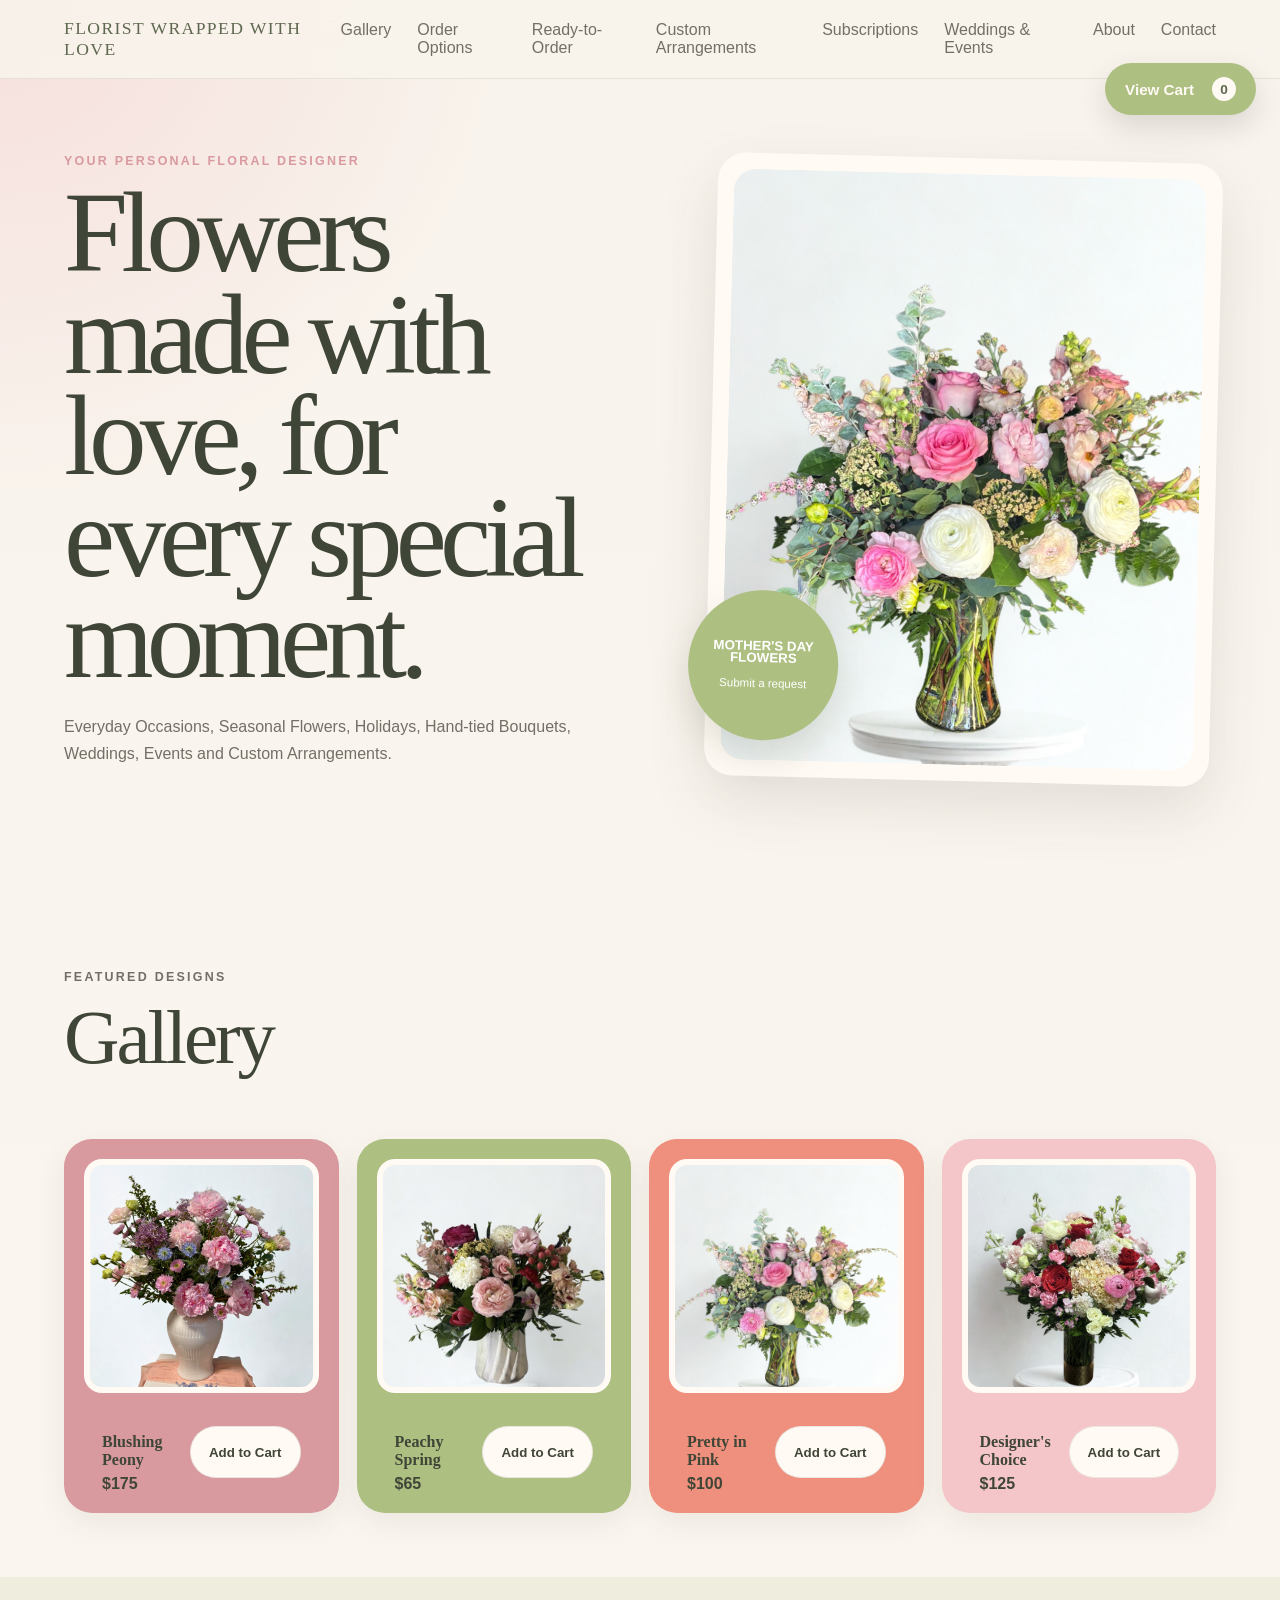
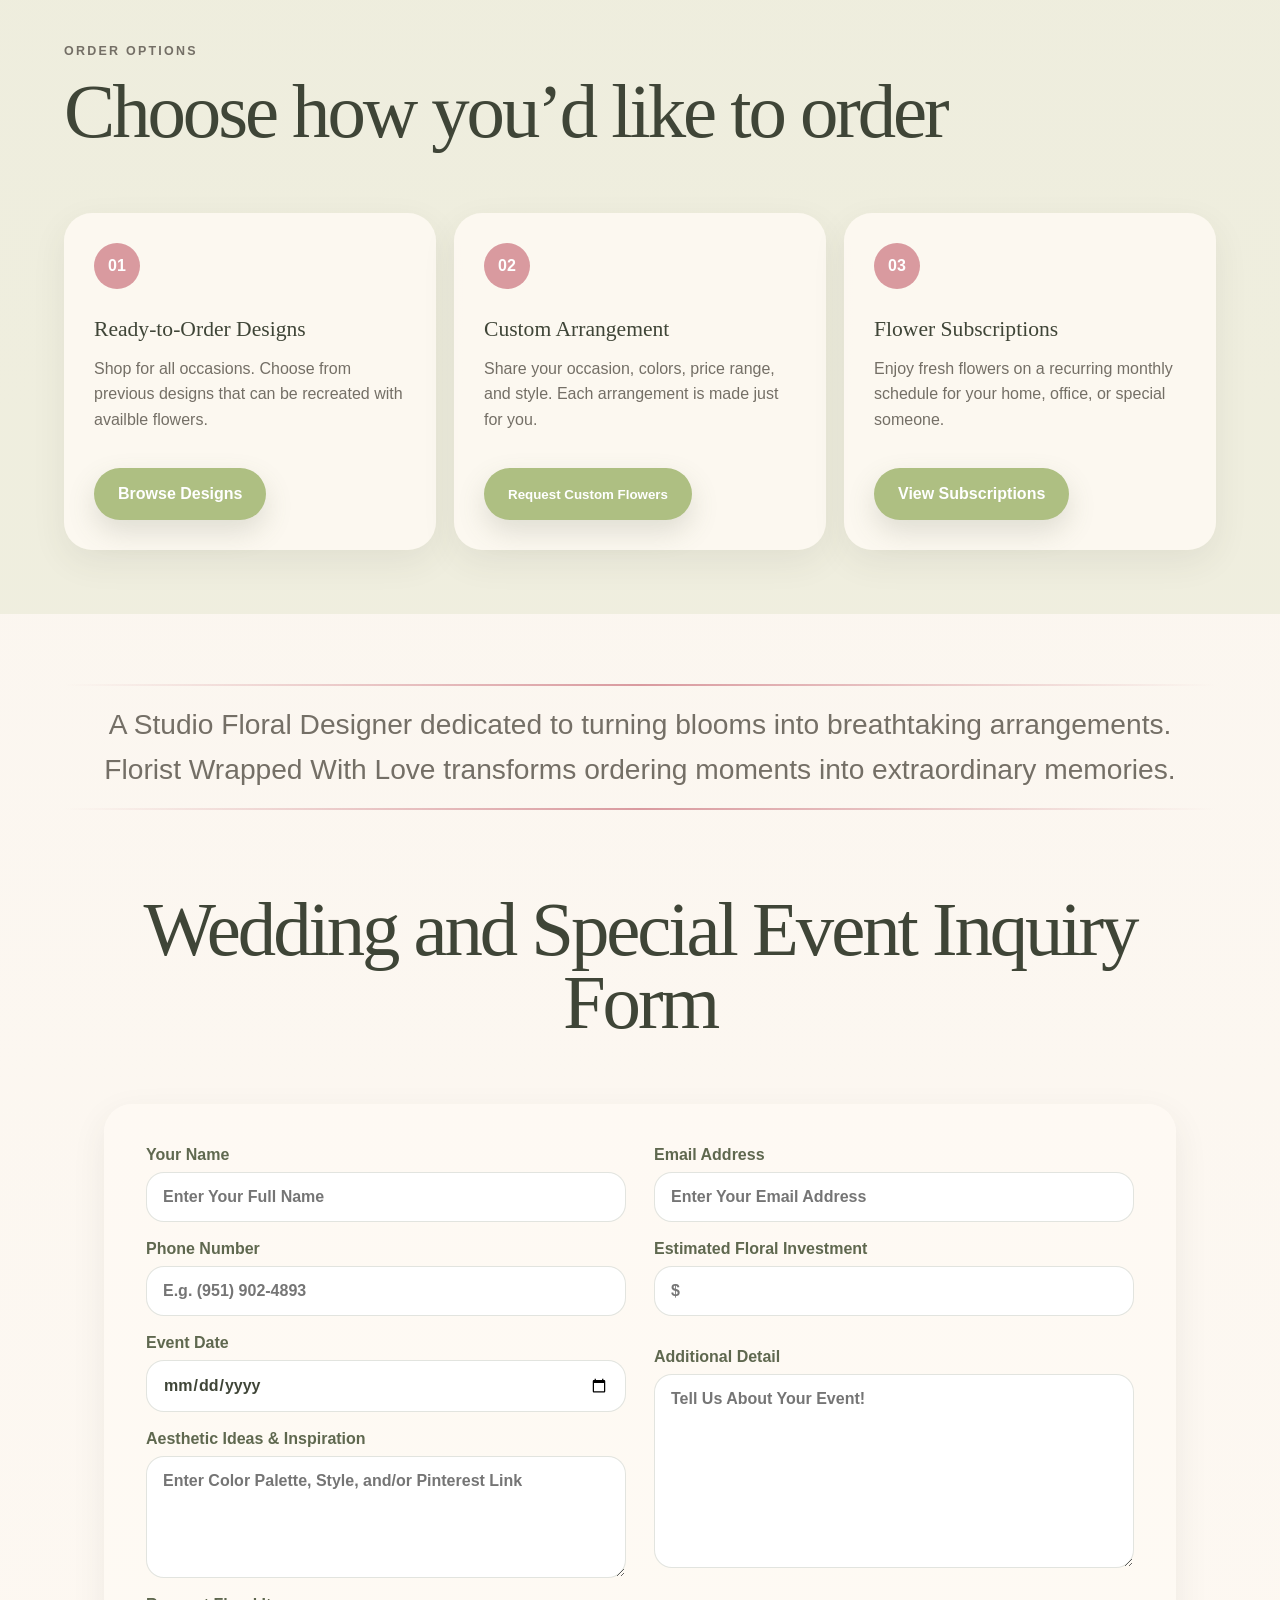
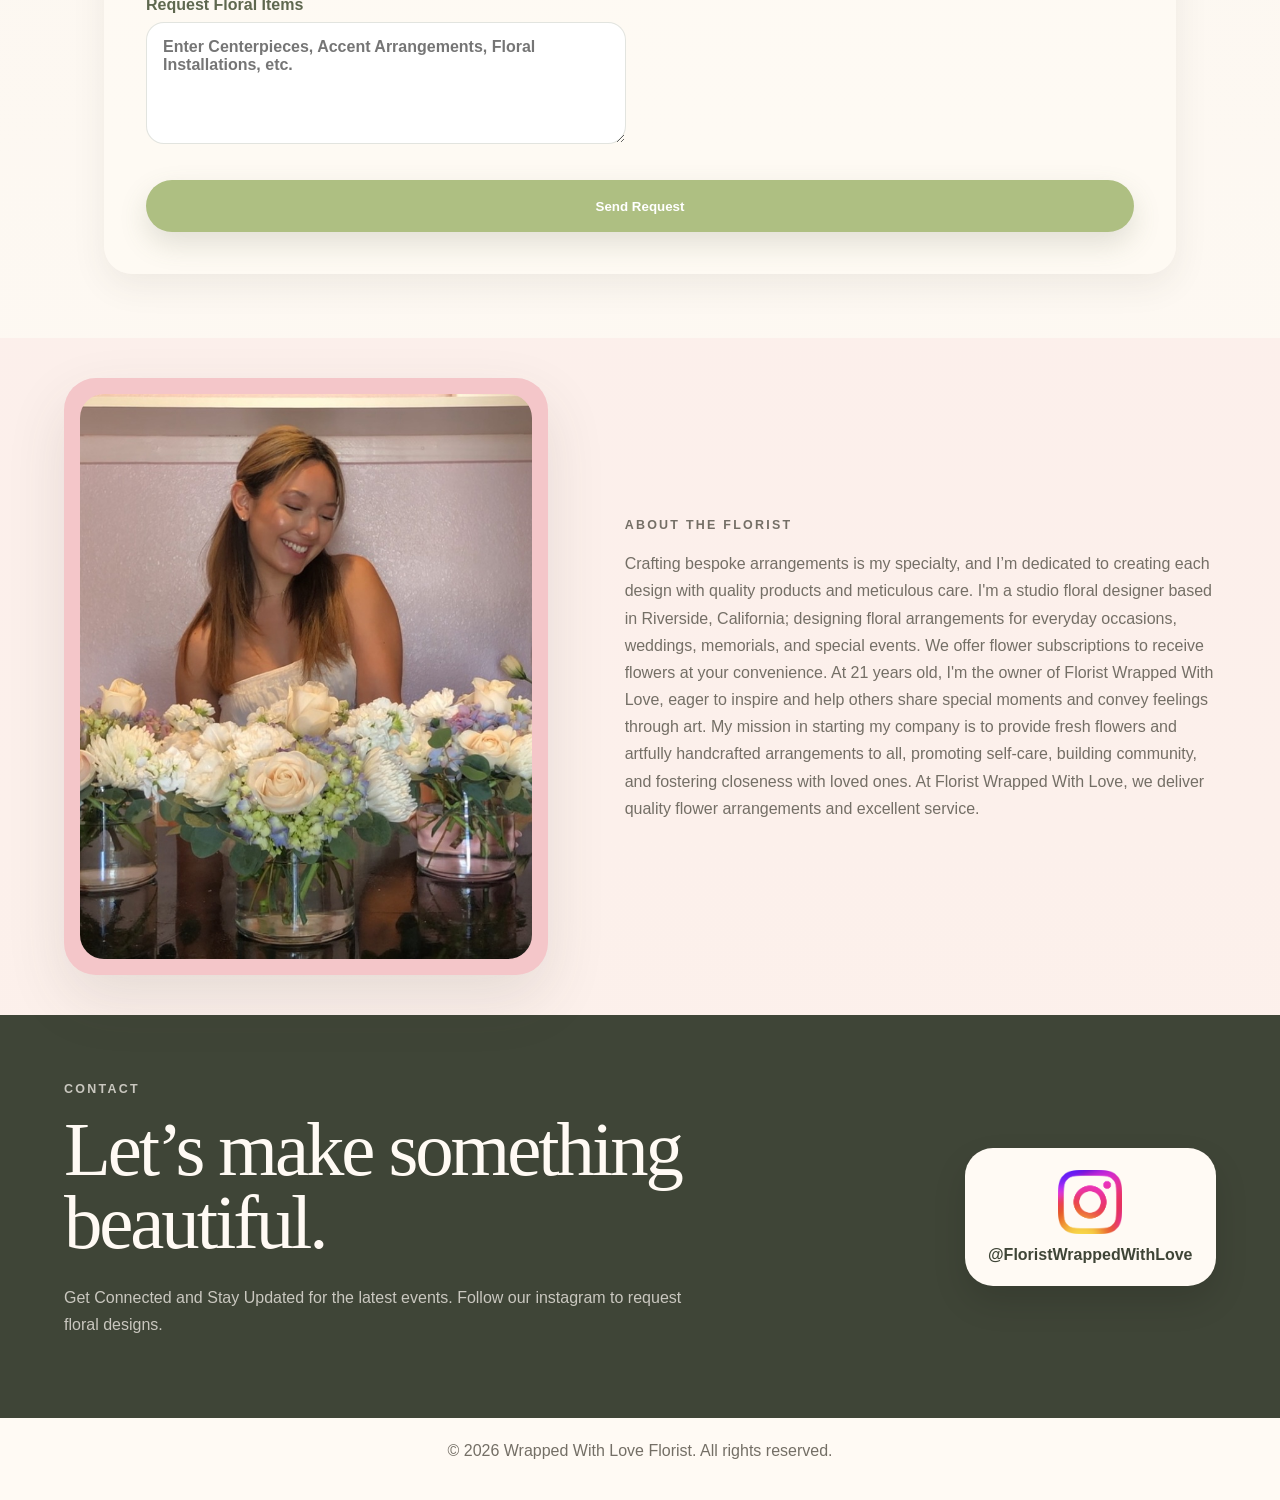
==== index.html @ aa5a7812 "V2.1 Added formspree" ====
<!DOCTYPE html>
<html lang="en">
<head>
  <meta charset="UTF-8" />
  <meta name="viewport" content="width=device-width, initial-scale=1.0" />
  <title>Florist Wrapped With Love</title>
  <meta name="description" content="Custom floral arrangements made to order for birthdays, prom, corsages, boutonnières, sympathy flowers, and special events." />
  <link rel="stylesheet" href="style.css" />
  <link rel="icon" href="data:image/svg+xml,<svg xmlns=%22http://www.w3.org/2000/svg%22 viewBox=%220 0 100 100%22><text y=%22.9em%22 font-size=%2290%22>🌸</text></svg>">
</head>
<body>
  <header class="site-header">
    <a href="#home" class="logo">Florist Wrapped With Love</a>

    <button class="nav-toggle" aria-label="Toggle navigation" aria-expanded="false">
      <span></span>
      <span></span>
      <span></span>
    </button>


<nav class="site-nav">
  <a href="index.html#gallery">Gallery</a>
    <a href="index.html#order-options">Order Options</a>
  <a href="shop.html">Ready-to-Order</a>
 <a href="#" class="custom-request-trigger">Custom Arrangements</a>
  <a href="subscriptions.html">Subscriptions</a>
  <a href="index.html#request">Weddings & Events</a>
  <a href="index.html#about">About</a>
  <a href="index.html#contact">Contact</a>
</nav>
    
  </header>

  <main>
    <section id="home" class="hero section">
      <div class="hero-content">
        <p class="eyebrow">Your Personal Floral Designer</p>
        <h1>Flowers made with love, for every special moment.</h1>
        <p class="hero-text">
          Everyday Occasions, Seasonal Flowers, Holidays, Hand-tied Bouquets, Weddings, Events and Custom Arrangements.
        </p>
  
      </div>

      <div class="hero-card">
        
        <div class="hero-slider" aria-label="Featured flower gallery">
  <img
    id="heroSliderImage"
    src="images/hero-bouquet-1.jpg"
    alt="Custom floral arrangement"
  />

  <button class="slider-zone slider-zone-left" type="button" aria-label="Previous image"></button>
  <button class="slider-zone slider-zone-right" type="button" aria-label="Next image"></button>
</div>


        <button type="button" class="hero-note custom-request-trigger">
  <span>Mother's Day Flowers</span>
  <small>Submit a request</small>
</button>
      </div>
    </section>

 
  <section id="gallery" class="section">
  <div class="section-heading">
    <p class="eyebrow">FEATURED DESIGNS</p>
    <h2>Gallery</h2>
  </div>

  <div class="gallery-grid">

    <article class="gallery-item">
      <img src="images/gallery-1.jpg" alt="Custom bouquet example" />

      <div class="gallery-item-content">
        <div class="gallery-item-text">
          <h4>Blushing Peony</h4>
          <p>$175</p>
        </div>

        <button
          class="btn btn-primary add-to-cart-button"
          data-name="Blushing Peony"
          data-price="$175"
          data-image="images/gallery-1.jpg"
        >
          Add to Cart
        </button>
      </div>
    </article>

    <article class="gallery-item">
      <img src="images/gallery-2.jpg" alt="Corsage example" />

      <div class="gallery-item-content">
        <div class="gallery-item-text">
          <h4>Peachy Spring</h4>
          <p>$65</p>
        </div>

        <button
          class="btn btn-primary add-to-cart-button"
          data-name="Peachy Spring"
          data-price="$65"
          data-image="images/gallery-2.jpg"
        >
          Add to Cart
        </button>
      </div>
    </article>

    <article class="gallery-item">
      <img src="images/gallery-3.jpg" alt="Boutonnière example" />

      <div class="gallery-item-content">
        <div class="gallery-item-text">
          <h4>Pretty in Pink</h4>
          <p>$100</p>
        </div>

        <button
          class="btn btn-primary add-to-cart-button"
          data-name="Pretty in Pink"
          data-price="$100"
          data-image="images/gallery-3.jpg"
        >
          Add to Cart
        </button>
      </div>
    </article>

    <article class="gallery-item">
      <img src="images/gallery-4.jpg" alt="Event flowers example" />

      <div class="gallery-item-content">
        <div class="gallery-item-text">
          <h4>Designer's Choice</h4>
          <p>$125</p>
        </div>

        <button
          class="btn btn-primary add-to-cart-button"
          data-name="Designer's Choice"
          data-price="$125"
          data-image="images/gallery-4.jpg"
        >
          Add to Cart
        </button>
      </div>
    </article>

  </div>
</section>  

    <section id="order-options" class="section soft-section">
  <div class="section-heading">
    <p class="eyebrow">Order options</p>
    <h2>Choose how you’d like to order</h2>
  </div>

  <div class="order-options">
    <article class="order-card">
      <span>01</span>
       <h3>Ready-to-Order Designs</h3>
      <p>
        Shop for all occasions. Choose from previous designs that can be recreated with availble flowers.
      </p>
<a href="shop.html" class="btn btn-primary">Browse Designs</a>
      
    </article>

    <article class="order-card">
      <span>02</span>
<h3>Custom Arrangement</h3>
      <p>
        Share your occasion, colors, price range, and style. Each arrangement is made just for you.
      </p>
<button type="button" class="btn btn-primary custom-request-trigger">
  Request Custom Flowers
</button>

     
    </article>

    <article class="order-card">
      <span>03</span>
      <h3>Flower Subscriptions</h3>
      <p>
        Enjoy fresh flowers on a recurring monthly schedule for your home, office, or special someone.
      </p>
<a href="subscriptions.html" class="btn btn-primary">View Subscriptions</a>

</article>
  </div>
</section>

   <section class="intro section">
      <p>
        A Studio Floral Designer dedicated to turning blooms into breathtaking arrangements. Florist Wrapped With Love transforms ordering moments into extraordinary memories.
      </p>
    </section>


    <section id="request" class="section request-section">
      <div class="section-heading">
        <h2>Wedding and Special Event Inquiry Form</h2>
      </div>

<form 
  class="request-form event-request-form" 
  action="https://formspree.io/f/mgodlnye" 
  method="POST"
  enctype="multipart/form-data"
>
  <div class="event-form-grid">
    <div class="form-column">
      <label>
        Your Name
        <input type="text" name="name" placeholder="Enter Your Full Name" required autocomplete="name" />
      </label>

      <label>
        Phone Number
        <input type="tel" name="phone" placeholder="E.g. (951) 902-4893" required autocomplete="tel" />
      </label>

      <label>
        Event Date
        <input type="date" name="event-date" required />
      </label>

      <label>
        Aesthetic Ideas & Inspiration
        <textarea name="aesthetic-ideas" rows="5" placeholder="Enter Color Palette, Style, and/or Pinterest Link"></textarea>
      </label>

      <label>
        Request Floral Items
        <textarea name="floral-items" rows="5" placeholder="Enter Centerpieces, Accent Arrangements, Floral Installations, etc."></textarea>
      </label>
    </div>

    <div class="form-column">
      <label>
        Email Address
        <input type="email" name="email" placeholder="Enter Your Email Address" required autocomplete="email" />
      </label>

      <label>
        Estimated Floral Investment
        <input type="text" name="estimated-investment" placeholder="$" />
      </label>
<!-- 
      <label>
        Upload Inspiration Photos

      
        <div class="file-upload-box">
          <input 
            type="file" 
            id="inspirationPhotos" 
            name="inspiration-photos" 
            accept="image/*" 
            multiple 
          />
          <span>Choose files to upload</span>
          <small>PNG, JPG, or WEBP. Multiple files allowed.</small>
        </div> 
      </label> -->

      <div id="fileList" class="file-list"></div>

      <label>
        Additional Detail
        <textarea name="additional-details" rows="9" placeholder="Tell Us About Your Event!"></textarea>
      </label>
    </div>
  </div>

  <input type="hidden" name="_subject" value="New Wedding/Event Floral Request 🌸">

  <button type="submit" class="btn btn-primary full-submit-button">Send Request</button>
</form>
    </section>

    <section id="about" class="section about-section">
  <div class="about-image">
    <img src="images/about-florist.jpg" alt="Florist holding a custom flower arrangement" />
  </div>

  <div class="about-content">
    <p class="eyebrow">About the florist</p>
    
    <p>
      Crafting bespoke arrangements is my specialty, and I’m dedicated to creating each design with quality products and meticulous care. I'm a studio floral designer based in Riverside, California; designing floral arrangements for everyday occasions, weddings, memorials, and special events. We offer flower subscriptions to receive flowers at your convenience. At 21 years old, I'm the owner of Florist Wrapped With Love, eager to inspire and help others share special moments and convey feelings through art. My mission in starting my company is to provide fresh flowers and artfully handcrafted arrangements to all, promoting self-care, building community, and fostering closeness with loved ones. At Florist Wrapped With Love, we deliver quality flower arrangements and excellent service.
    </p>
  </div>
</section>

    <section id="contact" class="section contact-section">
      <div>
        <p class="eyebrow">Contact</p>
        <h2>Let’s make something beautiful.</h2>
        <p>Get Connected and Stay Updated for the latest events. Follow our instagram to request floral designs.</p>
      </div>

  <a class="instagram-link" href="https://www.instagram.com/floristwrappedwithlove/" target="_blank" rel="noopener">
  <img src="images/insta.png" alt="Instagram" class="instagram-icon" />
  <span>@FloristWrappedWithLove</span>
</a>
    </section>
  </main>

  <footer class="site-footer">
    <p>© <span id="year"></span> Wrapped With Love Florist. All rights reserved.</p>
  </footer>

 

  <div id="successModal" class="modal">
  <div class="modal-content">
    <button class="modal-close" id="closeModal">&times;</button>

    <h3>Thank you for your request!</h3>
    <p>
      I will be in contact with you soon. Please look out for my email within the next 24 hours.
    </p>
  </div>
</div>

<div id="customModal" class="modal">
  <div class="modal-content custom-modal-content">
    <button class="modal-close" id="closeCustomModal">&times;</button>

    <h3>Request custom flowers</h3>

    <form 
      class="custom-request-form"
      action="https://formspree.io/f/mgodlnye"
      method="POST"
    >
      <div class="custom-form-grid">
        <div class="form-column">
          <label>
            Name
            <input type="text" name="name" placeholder="Enter Your Full Name" required autocomplete="name" />
          </label>

          <label>
            Instagram
            <input type="text" name="instagram" placeholder="@Username" />
            <small class="field-note">Optional</small>
          </label>

          <label>
            Delivery Location
            <input type="text" name="delivery-location" placeholder="City or address" />
          </label>

         
        </div>

        <div class="form-column">
          <label>
            Phone Number
            <input type="tel" name="phone" placeholder="E.g. (951) 902-4893" required autocomplete="tel" />
          </label>

          <label>
            Occasion
            <select name="occasion" required>
              <option value="">Select One</option>
              <option>Anniversary</option>
              <option>Birthday</option>
              <option>Sympathy</option>
              <option>Prom</option>
              <option>Holiday</option>
              <option>New Baby</option>
              <option>Other</option>
            </select>
          </label>

           <label>
            Colors, Style, Inspiration, etc.
            <textarea name="style-inspiration" rows="5" placeholder="Tell us the colors, style, or inspiration..."></textarea>
          </label>
        </div>

        <div class="form-column">
          <label>
            Email
            <input type="email" name="email" placeholder="Enter Your Email" required autocomplete="email" />
          </label>

          <label>
            Delivery Date
            <input type="date" name="delivery-date" required />
          </label>

          <label>
            Price Range
            <input type="text" name="price-range" placeholder="$" />
          </label>
        </div>
      </div>

      <input type="hidden" name="_subject" value="New Custom Flower Request 🌸">

      <button type="submit" class="btn btn-primary full-submit-button">
        Send Request
      </button>
    </form>
  </div>
</div>

<div id="cartModal" class="modal"> 
    <div class="modal-content cart-modal-content">
      <button class="modal-close" id="closeCartModal">&times;</button>

      <h3>Your Flower Cart</h3>

      <div id="cartItems" class="cart-items"></div>

      <form 
        class="cart-request-form"
        action="https://formspree.io/f/mgodlnye"
        method="POST"
      >
        <input type="hidden" name="cart-items" id="cartItemsInput" />
        <input type="hidden" name="_subject" value="New Ready-to-Order Cart Request 🌸">

        <div class="form-row">
          <label>
            Name
            <input type="text" name="name" placeholder="Your name" required autocomplete="name" />
          </label>

          <label>
            Phone, email, or Instagram
            <input type="text" name="contact" placeholder="Phone, email, or @username" required />
          </label>
        </div>

        <div class="form-row">
          <label>
            Date needed
            <input type="date" name="date-needed" required />
          </label>

          <label>
            Pickup or delivery
            <select name="delivery">
              <option>Pickup</option>
              <option>Delivery</option>
              <option>Not sure yet</option>
            </select>
          </label>
        </div>

        <label>
          Notes
          <textarea name="message" rows="4" placeholder="Any color changes, ribbon preference, delivery address, or details?"></textarea>
        </label>

        <p class="cart-note">
          Submitting this request does not confirm payment or availability. Wrapped With Love will contact you to finalize details.
        </p>

        <button type="submit" class="btn btn-primary full-submit-button">
          Send Order Request
        </button>
      </form>
    </div>
  </div>

<button class="floating-cart-button cart-open-button">
   View Cart
  <span id="cartCount">0</span>
</button>

 <script src="script.js"></script>
</body>
</html>
---- style.css ----
:root {
  --cream: #f8f3ec;
  --paper: #fffaf4;
  --sage: #aebf82;
  --sage-dark: #5f684f;
  --rose: #d99a9f;
  --blush: #f4c6c9;
  --coral: #ef8f7d;
  --ink: #3f4537;
  --muted: #746f66;
  --white: #ffffff;
  --shadow: 0 24px 60px rgba(63, 69, 55, 0.12);
  --radius: 28px;
}

* {
  box-sizing: border-box;
}

html {
  scroll-behavior: smooth;
}

body {
  margin: 0;
  font-family: Georgia, "Times New Roman", serif;
  color: var(--ink);
  background:
    radial-gradient(circle at top left, rgba(244, 198, 201, 0.45), transparent 32rem),
    linear-gradient(180deg, var(--cream), var(--paper));
}

img {
  width: 100%;
  display: block;
}

a {
  color: inherit;
  text-decoration: none;
}

.site-header {
  position: sticky;
  top: 0;
  z-index: 20;
  display: flex;
  align-items: center;
  justify-content: space-between;
  padding: 18px clamp(20px, 5vw, 70px);
  background: rgba(248, 243, 236, 0.9);
  backdrop-filter: blur(14px);
  border-bottom: 1px solid rgba(95, 104, 79, 0.12);
}

.logo {
  font-size: 1.1rem;
  letter-spacing: 0.08em;
  text-transform: uppercase;
  color: var(--sage-dark);
}

.site-nav {
  display: flex;
  gap: 26px;
  font-family: Arial, sans-serif;
  font-size: 1.0rem;
}

.site-nav a {
  color: var(--muted);
}

.site-nav a:hover {
  color: var(--ink);
}

.nav-toggle {
  display: none;
  width: 42px;
  height: 42px;
  border: 1px solid rgba(95, 104, 79, 0.2);
  border-radius: 50%;
  background: var(--paper);
}

.nav-toggle span {
  display: block;
  width: 18px;
  height: 2px;
  margin: 4px auto;
  background: var(--sage-dark);
}

.section {
  padding: clamp(64px, 0vw, 120px) clamp(20px, 5vw, 70px);
}

.hero {
  min-height: calc(100vh - 76px);
  display: grid;
  grid-template-columns: minmax(0, 1.05fr) minmax(280px, 0.95fr);
  align-items: center;
  gap: clamp(36px, 7vw, 90px);
  padding-top: 20px;
}

.eyebrow {
  margin: 0 0 14px;
  font-family: Arial, sans-serif;
  font-size: 0.78rem;
  font-weight: 700;
  letter-spacing: 0.18em;
  text-transform: uppercase;
  color: var(--rose);
}

h1,
h2,
h3,
p {
  margin-top: 0;
}

h1 {
  max-width: 760px;
  margin-bottom: 24px;
  font-size: clamp(3.2rem, 9vw, 7.8rem);
  line-height: 0.88;
  font-weight: 400;
  letter-spacing: -0.06em;
}

h2 {
  font-size: clamp(2.4rem, 6vw, 5rem);
  line-height: 0.95;
  font-weight: 400;
  letter-spacing: -0.04em;
}

h3 {
  font-size: 1.35rem;
  font-weight: 400;
}

.hero-text,
.section-heading p,
.intro p,
.contact-section p {
  max-width: 650px;
  font-family: Arial, sans-serif;
  color: var(--muted);
  line-height: 1.7;
  
}

.hero-actions {
  display: flex;
  flex-wrap: wrap;
  gap: 14px;
  margin-top: 34px;
}

.btn {
  display: inline-flex;
  align-items: center;
  justify-content: center;
  min-height: 52px;
  padding: 0 24px;
  border: 0;
  border-radius: 999px;
  font-family: Arial, sans-serif;
  font-weight: 700;
  cursor: pointer;
  transition: transform 180ms ease, box-shadow 180ms ease;
}

.btn:hover {
  transform: translateY(-2px);
}

.btn-primary {
  background: var(--sage);
  color: var(--white);
  box-shadow: 0 12px 28px rgba(95, 104, 79, 0.18);
}

.btn-secondary {
  background: var(--white);
  color: var(--sage-dark);
  border: 1px solid rgba(95, 104, 79, 0.16);
}

.hero-card {
  position: relative;
  border-radius: var(--radius);
  padding: 16px;
  background: var(--paper);
  box-shadow: var(--shadow);
  transform: rotate(1.4deg);
}

.hero-card img {
  aspect-ratio: 4 / 5;
  object-fit: cover;
  border-radius: 22px;
  background: var(--blush);
}

.hero-note {
  position: absolute;
  left: -18px;
  bottom: 42px;
  width: 150px;
  height: 150px;
  padding: 18px;
  border-radius: 50%;
  background: var(--sage);
  color: var(--white);
  box-shadow: 0 16px 34px rgba(95, 104, 79, 0.18);
  transform: translateY(6px);

  display: flex;
  flex-direction: column;
  align-items: center;
  justify-content: center;
  gap: 8px;
  text-align: center;
}

.hero-note span {
  font-size: auto;
  line-height: 0.9;
  text-transform: uppercase;
  margin-right: auto;
  margin-left: auto;
  text-align: center;
  margin-bottom: 4px;
  font-weight: bold;
}

.hero-note small {
  max-width: 95px;
  font-family: Arial, sans-serif;
  font-size: 0.72rem;
  line-height: 1.25;
}

.intro {
    padding: 20px clamp(20px, 5vw, 70px);
  text-align: center;
  position: relative;
}

.contact-section h2 {
  margin-bottom: 24px;
}

.intro p {
  max-width: 1100px;
  margin: 0 auto;

  font-size: clamp(1.3rem, 2.2vw, 2rem);
  line-height: 1.6;

  padding: 0;
  background: none;
  box-shadow: none;
  border-radius: 0;

  position: relative;
}

.intro::before {
  content: "";
  display: block;
  width: 100%;
  height: 2px;
    margin: 50px auto 16px;

  
  background: linear-gradient(
    to right,
    transparent,
    var(--rose),
    transparent
  );
}

.intro::after {
  content: "";
  display: block;
  width: 100%;
  height: 2px;
  margin: 16px auto 0;
  background: linear-gradient(
    to right,
    transparent,
    var(--rose),
    transparent
  );
}



.section-heading {
  margin-bottom: 34px;
}

.gallery-grid {
  display: grid;
  grid-template-columns: repeat(4, 1fr);
  gap: 18px;
}

.gallery-item {
  padding: 20px;
  border-radius: 28px;
  box-shadow: 0 10px 30px rgba(63, 69, 55, 0.08);
}

.gallery-item:nth-child(1) {
  background: var(--rose);
}

.gallery-item:nth-child(2) {
  background: var(--sage);
}

.gallery-item:nth-child(3) {
  background: var(--coral);
}

.gallery-item:nth-child(4) {
  background: var(--blush);
}

.gallery-item img {
  aspect-ratio: 1;
  object-fit: cover;
  border-radius: 18px;
  background: var(--paper);
}

.gallery-item img {
  padding: 6px;
  background: var(--paper);
}

.gallery-item p {
  margin: 14px 6px 6px;
  font-family: Arial, sans-serif;
  font-weight: 600;
  font-size: 1rem;
  color: var(--ink);
}

.soft-section {
  background: rgba(174, 191, 130, 0.16);
}

.steps {
  display: grid;
  grid-template-columns: repeat(4, 1fr);
  gap: 18px;
}

.steps article,
.request-form {
  border-radius: var(--radius);
  background: rgba(255, 250, 244, 0.82);
  box-shadow: 0 12px 34px rgba(63, 69, 55, 0.08);
}

.steps article {
  padding: 28px;
}

.steps span {
  display: inline-grid;
  place-items: center;
  width: 46px;
  height: 46px;
  margin-bottom: 28px;
  border-radius: 50%;
  background: var(--rose);
  color: var(--white);
  font-family: Arial, sans-serif;
  font-weight: 700;
}

.steps p {
  font-family: Arial, sans-serif;
  color: var(--muted);
  line-height: 1.6;
}

.request-section {
  max-width: 1200px;
  margin: 0 auto;
}

.request-form {
  padding: clamp(22px, 4vw, 42px);
}

.request-section h2 {
  text-align: center;
}

.form-row {
  display: grid;
  grid-template-columns: 1fr 1fr;
  gap: 18px;
}

label {
  display: grid;
  gap: 8px;
  margin-bottom: 18px;
  font-family: Arial, sans-serif;
  font-weight: 700;
  color: var(--sage-dark);
}

input,
select,
textarea {
  width: 100%;
  border: 1px solid rgba(95, 104, 79, 0.18);
  border-radius: 18px;
  padding: 15px 16px;
  font: inherit;
  background: var(--white);
  color: var(--ink);
}

textarea {
  resize: vertical;
}

.form-note {
  margin: 16px 0 0;
  font-family: Arial, sans-serif;
  color: var(--muted);
  font-size: 0.92rem;
}

.contact-section {
  display: flex;
  align-items: center;
  justify-content: space-between;
  gap: 28px;
  background: var(--ink);
  color: var(--paper);
}

.contact-section p {
  color: rgba(255, 250, 244, 0.72);
}

.instagram-link {
  display: flex;
  flex-direction: column;
  align-items: center;
  justify-content: center;

  min-width: 220px;
  min-height: 120px;
  padding: 22px 26px;

  border-radius: 28px;
  background: var(--paper);
  color: var(--ink);

  font-family: Arial, sans-serif;
  font-weight: 700;
  text-align: center;

  box-shadow: 0 16px 34px rgba(0, 0, 0, 0.12);
}

.instagram-icon {
width: 64px;
height: 64px;
  object-fit: contain;
  margin-bottom: 12px;
}

.event-request-form {
  width: 100%;
}

.event-form-grid {
  display: grid;
  grid-template-columns: 1fr 1fr;
  gap: 28px;
}

.form-column {
  display: grid;
  align-content: start;
}

.file-upload-box {
  position: relative;
  display: grid;
  place-items: center;
  gap: 8px;
  min-height: 150px;
  padding: 22px;
  border: 2px dashed rgba(95, 104, 79, 0.28);
  border-radius: 22px;
  background: rgba(255, 255, 255, 0.7);
  text-align: center;
  cursor: pointer;
}

.file-upload-box input {
  position: absolute;
  inset: 0;
  opacity: 0;
  cursor: pointer;
}

.file-upload-box span {
  font-family: Arial, sans-serif;
  font-weight: 700;
  color: var(--sage-dark);
}

.file-upload-box small {
  font-family: Arial, sans-serif;
  color: var(--muted);
}

.file-list {
  display: grid;
  gap: 8px;
  margin: -4px 0 18px;
}

.file-item {
  display: flex;
  align-items: center;
  justify-content: space-between;
  gap: 12px;
  padding: 10px 12px;
  border-radius: 14px;
  background: rgba(174, 191, 130, 0.16);
  font-family: Arial, sans-serif;
  color: var(--muted);
}

.file-item button {
  border: 0;
  background: transparent;
  color: var(--rose);
  font-weight: 700;
  cursor: pointer;
}

.full-submit-button {
  width: 100%;
  margin-top: 18px;
}

@media (max-width: 900px) {
  .event-form-grid {
    grid-template-columns: 1fr;
  }
}



.file-item {
  display: grid;
  grid-template-columns: 72px 1fr auto;
  align-items: center;
  gap: 14px;

  padding: 12px;
  border-radius: 18px;

  background: rgba(174, 191, 130, 0.14);
}

.file-preview {
  width: 72px;
  height: 72px;

  object-fit: cover;
  border-radius: 14px;

  transition: transform 0.25s ease;
  cursor: pointer;
}

.file-preview:hover {
  transform: scale(1.9);
  z-index: 5;
}

.site-footer {
  padding: 24px;
  text-align: center;
  font-family: Arial, sans-serif;
  color: var(--muted);
  background: var(--paper);
}

.hero-slider {
  position: relative;
  overflow: hidden;
  border-radius: 22px;
}

.hero-slider img {
  aspect-ratio: 4 / 5;
  object-fit: cover;
  border-radius: 22px;
  background: var(--blush);
  transition: opacity 250ms ease;
}

.hero-slider img.is-fading {
  opacity: 0;
}

.slider-zone {
  position: absolute;
  top: 0;
  bottom: 0;
  width: 50%;
  border: 0;
  background: transparent;
  cursor: pointer;
}

.slider-zone-left {
  left: 0;
}

.slider-zone-right {
  right: 0;
}

.modal {
  position: fixed;
  inset: 0;
  display: none;
  align-items: center;
  justify-content: center;
  background: rgba(0, 0, 0, 0.3);
  z-index: 100;
}

.modal.is-open {
  display: flex;
}

.modal-content {
  position: relative;
  max-width: 420px;
  width: 90%;
  padding: 32px;
  border-radius: 24px;
  background: var(--paper);
  box-shadow: 0 20px 60px rgba(0,0,0,0.15);
  text-align: center;
}

.modal-content h3 {
  margin-bottom: 12px;
  font-size: 1.6rem;
}

.modal-content p {
  font-family: Arial, sans-serif;
  color: var(--muted);
  line-height: 1.6;
}

.modal-close {
  position: absolute;
  top: 12px;
  right: 14px;
  border: none;
  background: transparent;
  font-size: 1.5rem;
  cursor: pointer;
  color: var(--muted);
}

@media (max-width: 900px) {
  .hero,
  .gallery-grid,
  .steps,
  .form-row,
  .contact-section {
    grid-template-columns: 1fr;
  }

  .order-options {
  grid-template-columns: 1fr;
}

  .gallery-grid,
  .steps {
    display: grid;
  }

  .contact-section {
    display: grid;
  }

  .nav-toggle {
    display: block;
  }

  .site-nav {
    position: absolute;
    top: 76px;
    left: 20px;
    right: 20px;
    display: none;
    flex-direction: column;
    padding: 20px;
    border-radius: 22px;
    background: var(--paper);
    box-shadow: var(--shadow);
  }

  .site-nav.is-open {
    display: flex;
  }

  h1 {
    font-size: clamp(3.1rem, 16vw, 5.5rem);
  }

  .hero-card {
    transform: none;
  }

.hero-note {
  display: flex;
  flex-direction: column;
  align-items: center;
  justify-content: center;
  text-align: center;

  padding: 20px 16px;
}

.hero-note span {
  max-width: 80px;
  font-size: 1.05rem;
}

.hero-note small {
  max-width: 80px;
  font-size: 0.65rem;
}
}

.about-section {
  display: grid;
  grid-template-columns: 0.9fr 1.1fr;
  align-items: center;
  gap: clamp(30px, 6vw, 80px);
  background: rgba(244, 198, 201, 0.18);
}

.about-image {
  padding: 16px;
  border-radius: 32px;
  background: var(--blush);
  box-shadow: var(--shadow);
}

.about-image img {
  aspect-ratio: 4 / 5;
  object-fit: cover;
  border-radius: 24px;
}

.about-content {
  max-width: 650px;
}

.about-content p {
  font-family: Arial, sans-serif;
  color: var(--muted);
  line-height: 1.7;
}

.about-content h2 {
  margin-bottom: 22px;
}

@media (max-width: 900px) {
  .about-section {
    grid-template-columns: 1fr;
  }
}

.about-section {
  padding-top: 40px;
  padding-bottom: 40px;
}

.order-options {
  display: grid;
  grid-template-columns: repeat(3, 1fr);
  gap: 18px;
}

.order-card {
  display: flex;
  flex-direction: column;
  align-items: flex-start;
  padding: 30px;
  border-radius: var(--radius);
  background: rgba(255, 250, 244, 0.82);
  box-shadow: 0 12px 34px rgba(63, 69, 55, 0.08);
}

.order-card span {
  display: inline-grid;
  place-items: center;
  width: 46px;
  height: 46px;
  margin-bottom: 28px;
  border-radius: 50%;
  background: var(--rose);
  color: var(--white);
  font-family: Arial, sans-serif;
  font-weight: 700;
}

.order-card h3 {
  margin-bottom: 14px;
}

.order-card p {
  flex: 1;
  font-family: Arial, sans-serif;
  color: var(--muted);
  line-height: 1.6;
}

.order-card .btn {
  margin-top: 20px;
}

.subscription-hero {
  min-height: auto;
  display: flex;
  align-items: center;
    padding-top: 40px;
  padding-bottom: 40px;
  background:
    radial-gradient(circle at top right, rgba(244, 198, 201, 0.45), transparent 28rem),
    rgba(174, 191, 130, 0.12);
}

.subscription-hero .btn {
  margin-top: 28px;
}

.subscription-plans {
  display: grid;
  grid-template-columns: repeat(3, 1fr);
  gap: 18px;
}

.subscription-card {
  padding: 32px;
  border-radius: var(--radius);
  background: rgba(255, 250, 244, 0.88);
  box-shadow: 0 12px 34px rgba(63, 69, 55, 0.08);
}

.subscription-card h3 {
  font-size: 2rem;
  margin-bottom: 18px;
}

.subscription-card p,
.subscription-card li {
  font-family: Arial, sans-serif;
  color: var(--muted);
  line-height: 1.6;
}

.subscription-card ul {
  padding-left: 20px;
  margin: 24px 0;
}

.plan-label {
  display: inline-block;
  padding: 8px 14px;
  border-radius: 999px;
  background: var(--blush);
  color: var(--ink);
  font-weight: 700;
}

.featured-plan {
  background: var(--sage);
}

.featured-plan p,
.featured-plan li,
.featured-plan h3 {
  color: var(--white);
}

.featured-plan .plan-label {
  background: var(--paper);
  color: var(--sage-dark);
}

@media (max-width: 900px) {
  .subscription-plans {
    grid-template-columns: 1fr;
  }
}

.subscription-hero > div {
  max-width: 1000px;
}

.subscription-hero > div {
  width: 100%;
  max-width: 1200px;
}
/* =========================
   Clean overrides added for subscription page
   These keep the original design, but make the subscription hero text use the full row.
========================= */

.subscription-hero {
  justify-content: flex-start;
}

.subscription-hero > div {
  width: 100%;
  max-width: none;
}

.subscription-hero h1 {
  max-width: 1200px;
}

.subscription-hero .hero-text {
  max-width: 900px;
}

@media (max-width: 900px) {
  .subscription-hero {
    min-height: auto;
  }
}

.shop-hero {
  min-height: auto;
  padding: 40px clamp(20px, 5vw, 70px);
  background:
    radial-gradient(circle at top right, rgba(244, 198, 201, 0.45), transparent 28rem),
    rgba(174, 191, 130, 0.12);
}

.shop-hero h1 {
  max-width: 1200px;
}

.shop-hero .hero-text {
  max-width: 900px;
}

.shop-list {
  display: grid;
  gap: 18px;
}

.shop-card {
  display: grid;
  grid-template-columns: 220px 1fr auto;
  align-items: center;
  gap: 26px;
  padding: 18px;
  border-radius: var(--radius);
  background: rgba(255, 250, 244, 0.88);
  box-shadow: 0 12px 34px rgba(63, 69, 55, 0.08);
}

.shop-card img {
  aspect-ratio: 1 / 1;
  object-fit: cover;
  border-radius: 22px;
  padding: 6px;
  background: var(--blush);
}

.shop-card-content p {
  font-family: Arial, sans-serif;
  color: var(--muted);
  line-height: 1.6;
}

.shop-tag {
  display: inline-block;
  margin-bottom: 10px;
  padding: 7px 12px;
  border-radius: 999px;
  background: var(--blush);
  color: var(--ink);
  font-weight: 700;
}

.shop-price {
  margin-bottom: 0;
  font-weight: 700;
  color: var(--sage-dark) !important;
}

.shop-modal-content {
  max-width: 620px;
  text-align: left;
}

.selected-design-text {
  font-family: Arial, sans-serif;
  color: var(--muted);
  line-height: 1.6;
}

@media (max-width: 900px) {
  .shop-card {
    grid-template-columns: 1fr;
  }

  .shop-card .btn {
    width: 100%;
  }
}

@media (max-width: 900px) {
  .order-options {
    grid-template-columns: 1fr;
  }

  .order-card {
    width: 100%;
  }
}

.custom-modal-content {
  max-width: 1050px;
  text-align: left;
}

.custom-modal-content h3 {
  text-align: center;
  margin-bottom: 28px;
}

.custom-form-grid {
  display: grid;
  grid-template-columns: repeat(3, 1fr);
  gap: 22px;
}

.field-note {
  margin-top: -4px;
  font-family: Arial, sans-serif;
  font-size: 0.8rem;
  font-weight: 400;
  color: var(--muted);
}

@media (max-width: 900px) {
  .custom-form-grid {
    grid-template-columns: 1fr;
  }

  .custom-modal-content {
    max-height: 88vh;
    overflow-y: auto;
  }
}

.hero-note {
  border: none;
  cursor: pointer;
  transition: transform 0.25s ease;
}

.hero-note:hover {
  transform: scale(1.04);
}

.cart-open-button {
  margin-top: 28px;
}

#cartCount {
  display: inline-grid;
  place-items: center;
  min-width: 24px;
  height: 24px;
  margin-left: 8px;
  padding: 0 7px;
  border-radius: 999px;
  background: var(--paper);
  color: var(--sage-dark);
  font-size: 0.85rem;
}

.cart-modal-content {
  max-width: 760px;
  text-align: left;
  max-height: 88vh;
  overflow-y: auto;
}

.cart-modal-content h3 {
  text-align: center;
  margin-bottom: 24px;
}

.cart-items {
  display: grid;
  gap: 12px;
  margin-bottom: 24px;
}

.cart-item {
  display: grid;
  grid-template-columns: 1fr auto;
  gap: 16px;
  align-items: center;
  padding: 16px;
  border-radius: 18px;
  background: rgba(174, 191, 130, 0.14);
}

.cart-item h4 {
  margin: 0 0 6px;
  font-size: 1.1rem;
}

.cart-item p {
  margin: 0;
  font-family: Arial, sans-serif;
  color: var(--muted);
}

.cart-controls {
  display: flex;
  align-items: center;
  gap: 8px;
}

.cart-controls button {
  display: inline-grid;
  place-items: center;
  width: 34px;
  height: 34px;
  border: none;
  border-radius: 50%;
  background: var(--paper);
  color: var(--ink);
  font-weight: 700;
  cursor: pointer;
}

.cart-remove {
  width: auto !important;
  padding: 0 12px;
  border-radius: 999px !important;
  color: var(--rose) !important;
}

.empty-cart-message {
  padding: 20px;
  border-radius: 18px;
  background: rgba(244, 198, 201, 0.18);
  font-family: Arial, sans-serif;
  color: var(--muted);
  text-align: center;
}

.cart-note {
  margin: 8px 0 18px;
  font-family: Arial, sans-serif;
  color: var(--muted);
  line-height: 1.6;
  font-size: 0.95rem;
}

@media (max-width: 700px) {
  .cart-item {
    grid-template-columns: 1fr;
  }

  .cart-controls {
    justify-content: flex-start;
    flex-wrap: wrap;
  }
}

.cart-item-info {
  display: flex;
  align-items: center;
  gap: 16px;
}

.cart-item-image {
  width: 72px;
  height: 72px;

  object-fit: cover;

  border-radius: 16px;
  flex-shrink: 0;
}

.floating-cart-button {
  position: fixed;

  top: 35px;
  right: 24px;

  z-index: 999;

  display: flex;
  align-items: center;
  gap: 10px;

  padding: 14px 20px;

  border: none;
  border-radius: 999px;

  background: var(--sage);
  color: var(--paper);

  font-size: 0.95rem;
  font-weight: 600;

  cursor: pointer;

  box-shadow: 0 12px 30px rgba(0, 0, 0, 0.12);

  transition:
    transform 0.2s ease,
    opacity 0.2s ease;
}

.floating-cart-button:hover {
  transform: translateY(-2px);
}

.floating-cart-button span {
  display: inline-flex;
  align-items: center;
  justify-content: center;

  width: 24px;
  height: 24px;

  border-radius: 50%;

  background: rgba(255,255,255,0.18);

  font-size: 0.8rem;
}

@media (max-width: 768px) {
  .floating-cart-button {
    top: auto;
    bottom: 20px;
    right: 20px;

    padding: 12px 18px;

    font-size: 0.9rem;
  }
}

.gallery-item-content {
  padding: 18px 18px 22px;
}

.gallery-item-content {
  display: flex;
  align-items: center;
  justify-content: space-between;

  gap: 18px;

  padding: 18px 18px 0px;
}

.gallery-item-text h4 {
  margin-bottom: 6px;
}

.gallery-item-text p {
  margin: 0;
}

.gallery-item-content .btn {
  flex-shrink: 0;

  padding: 12px 18px;

  background: var(--paper);
  color: var(--ink);

  border: 1px solid rgba(0,0,0,0.08);

  box-shadow: none;
}

.gallery-item-content .btn:hover {
  background: white;
  transform: translateY(-1px);
}

.plan-dropdown {
  width: 100%;
  margin-top: 20px;
  border: 1px solid rgba(95, 104, 79, 0.18);
  border-radius: 18px;
  padding: 15px 16px;
  font: inherit;
  background: var(--white);
  color: var(--ink);
}
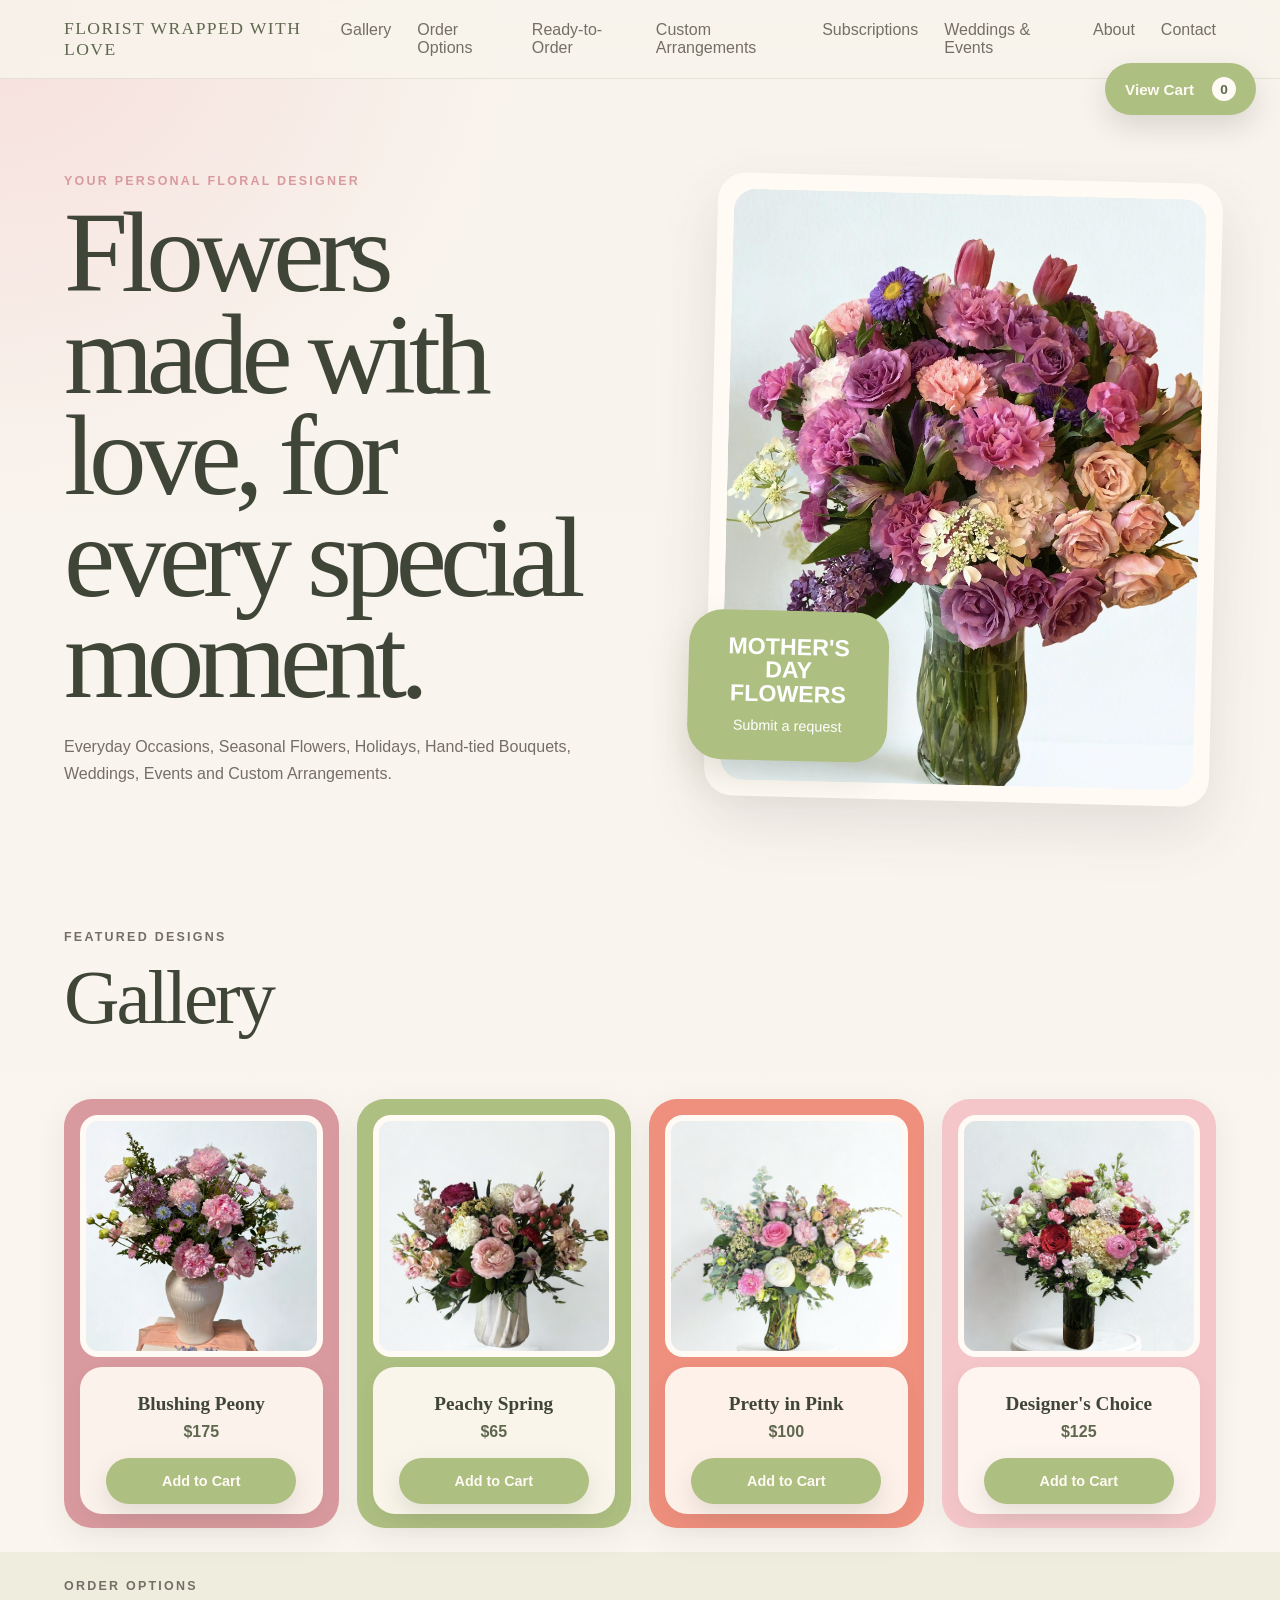
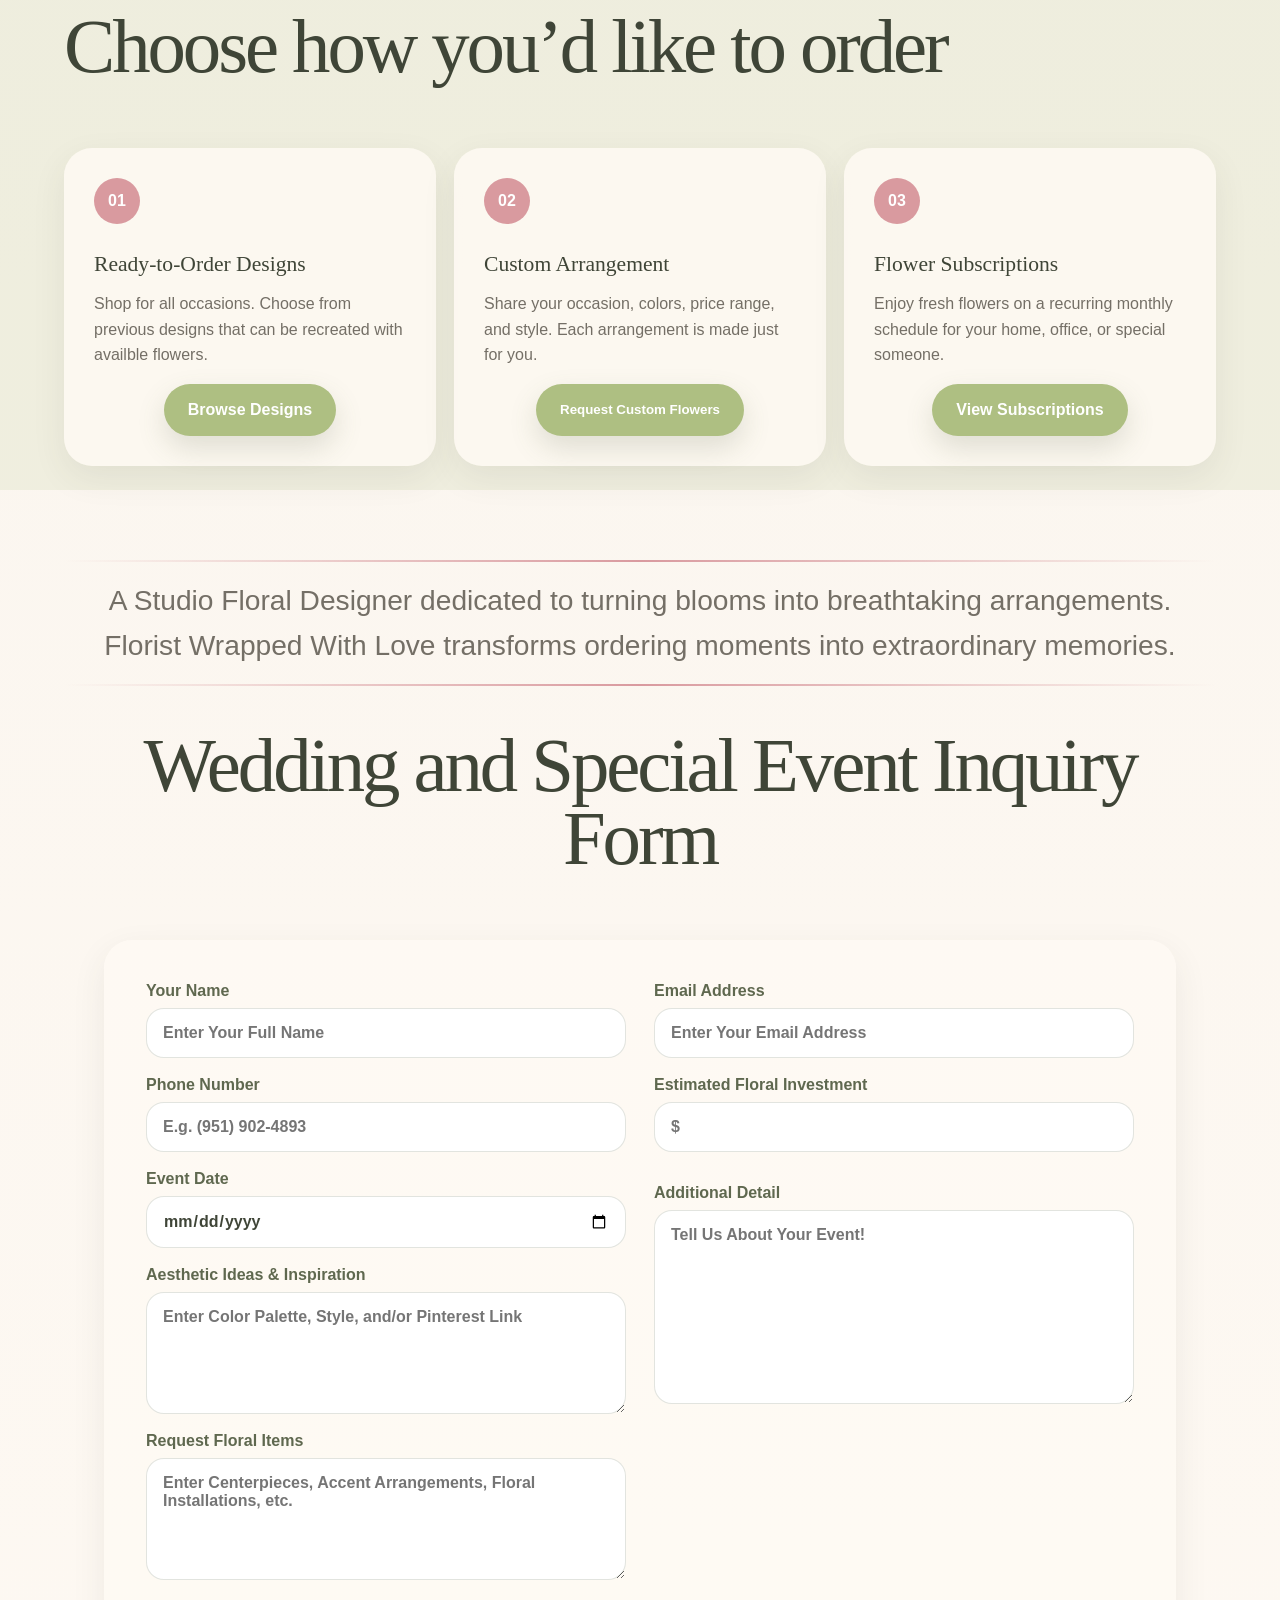
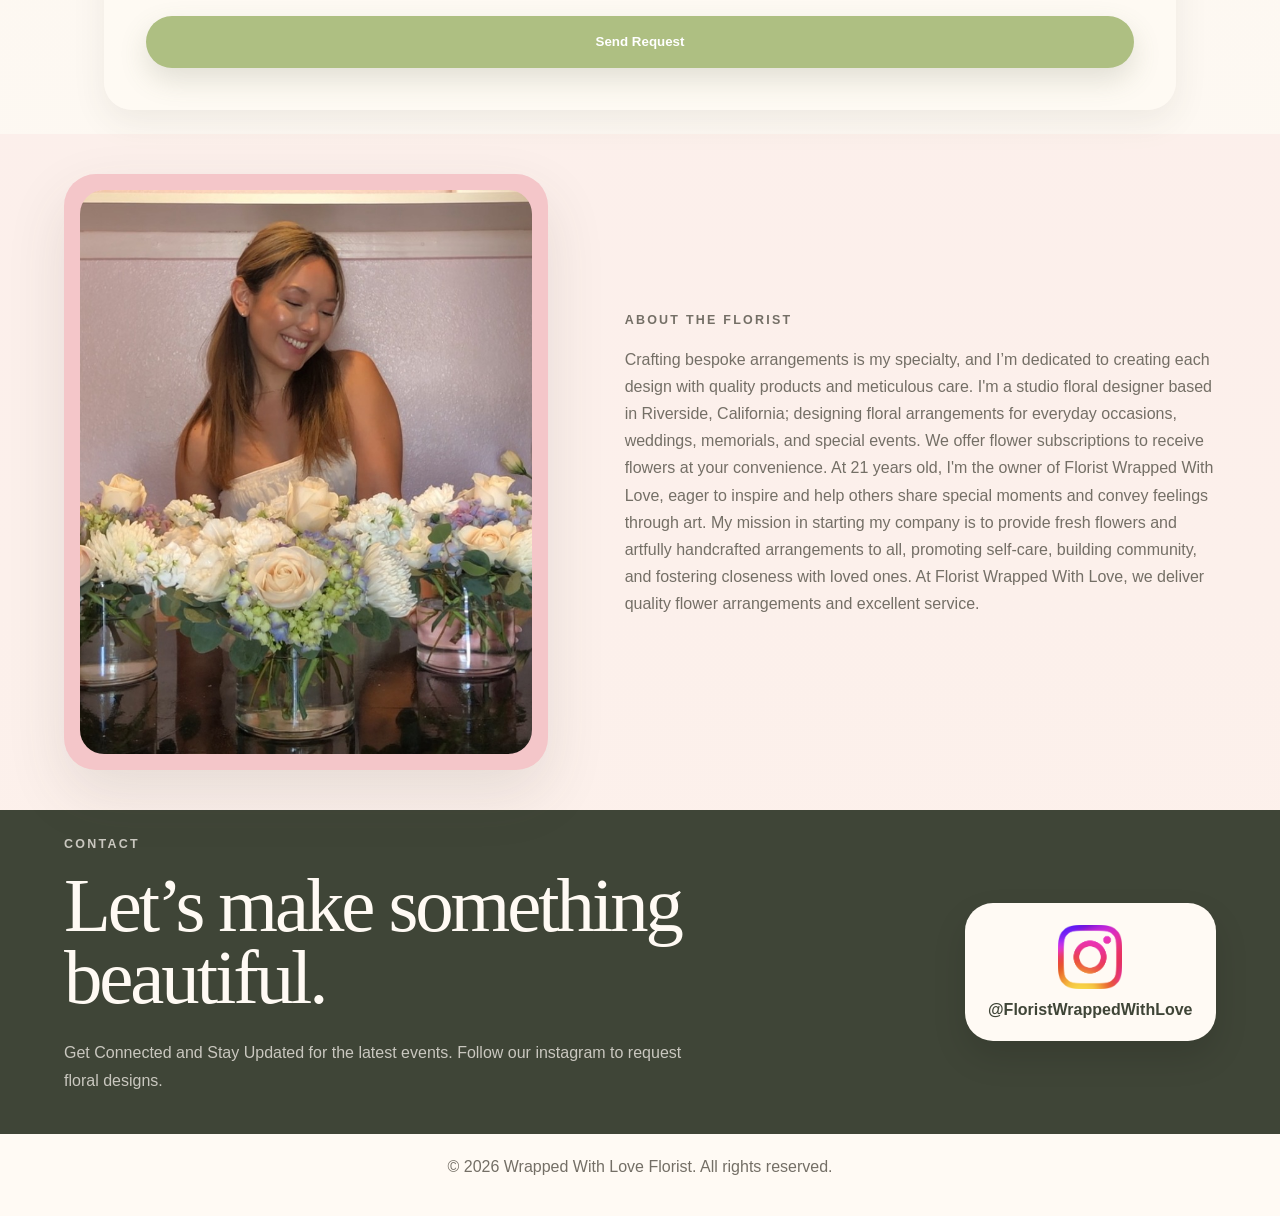
==== commit 7bf487ce: "V2.2 Updated a ton of stuff" ====
--- a/index.html
+++ b/index.html
@@ -58,7 +58,7 @@
 
 
         <button type="button" class="hero-note custom-request-trigger">
-  <span>Mother's Day Flowers</span>
+  <span>Mother's Day<br>Flowers</span>
   <small>Submit a request</small>
 </button>
       </div>
@@ -358,7 +358,7 @@
 
           <label>
             Delivery Location
-            <input type="text" name="delivery-location" placeholder="City or address" />
+            <input type="text" name="delivery-location" placeholder="Address" />
           </label>
 
          
@@ -447,17 +447,13 @@
 
         <div class="form-row">
           <label>
-            Date needed
+            Date Needed
             <input type="date" name="date-needed" required />
           </label>
 
-          <label>
-            Pickup or delivery
-            <select name="delivery">
-              <option>Pickup</option>
-              <option>Delivery</option>
-              <option>Not sure yet</option>
-            </select>
+ <label>
+            Delivery Location
+            <input type="text" name="delivery-location" placeholder="Address" />
           </label>
         </div>
 
--- a/style.css
+++ b/style.css
@@ -93,7 +93,7 @@
 }
 
 .section {
-  padding: clamp(64px, 0vw, 120px) clamp(20px, 5vw, 70px);
+  padding: clamp(24px, 0vw, 120px) clamp(20px, 5vw, 70px);
 }
 
 .hero {
@@ -314,7 +314,7 @@
 }
 
 .gallery-item {
-  padding: 20px;
+  padding: 16px 16px 14px;
   border-radius: 28px;
   box-shadow: 0 10px 30px rgba(63, 69, 55, 0.08);
 }
@@ -1293,43 +1293,64 @@
 }
 
 .gallery-item-content {
-  padding: 18px 18px 22px;
-}
-
-.gallery-item-content {
   display: flex;
   align-items: center;
   justify-content: space-between;
 
   gap: 18px;
 
-  padding: 18px 18px 0px;
+  margin-top: 18px;
+  padding: 18px;
+
+  border-radius: 22px;
+
+  background: rgba(255, 250, 244, 0.92);
+
+  box-shadow: 0 8px 20px rgba(63, 69, 55, 0.06);
 }
 
 .gallery-item-text h4 {
   margin-bottom: 6px;
+
+  font-size: 1.2em;
+  line-height: 1.05;
+
+  white-space: nowrap;
+  overflow: hidden;
+  text-overflow: ellipsis;
+
+  color: var(--ink);
 }
 
 .gallery-item-text p {
   margin: 0;
+
+  font-family: Arial, sans-serif;
+  font-weight: 700;
+
+  color: var(--sage-dark);
 }
 
 .gallery-item-content .btn {
   flex-shrink: 0;
 
-  padding: 12px 18px;
-
-  background: var(--paper);
-  color: var(--ink);
-
-  border: 1px solid rgba(0,0,0,0.08);
-
-  box-shadow: none;
+  min-height: 42px;
+  padding: 0 16px;
+
+  font-size: 0.9rem;
+  font-weight: 700;
+
+  background: var(--sage);
+  color: var(--paper);
+
+  border: none;
+
+  box-shadow: 0 10px 24px rgba(95, 104, 79, 0.16);
 }
 
 .gallery-item-content .btn:hover {
-  background: white;
-  transform: translateY(-1px);
+  background: var(--sage-dark);
+  transform: translateY(-2px);
 }
 
 .plan-dropdown {
@@ -1341,4 +1362,196 @@
   font: inherit;
   background: var(--white);
   color: var(--ink);
+}
+
+
+.gallery-item-content {
+  display: flex;
+  flex-direction: column;
+  align-items: center;
+  text-align: center;
+
+  gap: 14px;
+
+  margin-top: 18px;
+  padding: 18px;
+
+  border-radius: 22px;
+  background: rgba(255, 250, 244, 0.92);
+  box-shadow: 0 8px 20px rgba(63, 69, 55, 0.06);
+}
+
+.gallery-item-text h4 {
+  margin-bottom: 6px;
+  color: var(--ink);
+}
+
+.gallery-item-text p {
+  margin: 0;
+  font-family: Arial, sans-serif;
+  font-weight: 700;
+  color: var(--sage-dark);
+}
+
+.gallery-item-content .btn {
+  width: 100%;
+  max-width: 190px;
+
+  padding: 12px 20px;
+
+  background: var(--sage);
+  color: var(--paper);
+
+  border: none;
+  box-shadow: 0 10px 24px rgba(95, 104, 79, 0.16);
+}
+
+.gallery-item-content .btn:hover {
+  background: var(--sage-dark);
+  transform: translateY(-2px);
+}
+
+.gallery-item-content {
+  gap: 10px;
+
+  margin-top: 12px;
+  padding: 16px 16px 14px;}
+
+  .gallery-item-content {
+  display: flex;
+  flex-direction: column;
+  align-items: center;
+  text-align: center;
+
+  gap: 10px;
+
+  margin-top: 10px;
+
+  padding: 1px 10px 10px;
+
+  border-radius: 22px;
+
+  background: rgba(255, 250, 244, 0.92);
+
+  box-shadow: 0 8px 20px rgba(63, 69, 55, 0.06);
+}
+
+.gallery-item-text h4 {
+  margin-bottom: 2px;
+  line-height: 1.05;
+}
+
+.gallery-item-text p {
+  margin: 0;
+  line-height: 2;
+}
+
+.gallery-item-content .btn {
+  width: 100%;
+  max-width: 190px;
+
+  min-height: 46px;
+
+  padding: 0 18px;
+
+  background: var(--sage);
+  color: var(--paper);
+
+  border: none;
+
+  box-shadow: 0 10px 24px rgba(95, 104, 79, 0.16);
+}
+
+.subscription-card {
+  display: flex;
+  flex-direction: column;
+}
+
+.subscription-card .btn {
+  margin-top: auto;
+  align-self: flex-start;
+}
+
+.subscription-card .plan-label {
+  align-self: flex-start;
+}
+
+.hero-note {
+  position: absolute;
+  left: -18px;
+  bottom: 42px;
+
+  width: 200px;
+  min-height: 140px;
+
+  padding: 22px 20px;
+
+  border-radius: 34px;
+
+  background: var(--sage);
+  color: var(--white);
+
+  box-shadow: 0 16px 34px rgba(95, 104, 79, 0.18);
+
+  display: flex;
+  flex-direction: column;
+  align-items: center;
+  justify-content: center;
+
+  gap: 10px;
+
+  text-align: center;
+
+  border: none;
+  cursor: pointer;
+
+  transition: transform 0.25s ease;
+}
+
+.hero-note:hover {
+  transform: scale(1.04);
+}
+
+.hero-note span {
+  max-width: 80px;
+
+  font-size: 1.05rem;
+  line-height: 1.02;
+
+  font-weight: 700;
+  text-transform: uppercase;
+
+  margin: 0;
+}
+
+.hero-note small {
+  max-width: 120px;
+
+  font-family: Arial, sans-serif;
+  font-size: 0.9rem;
+  line-height: 1.35;
+}
+
+.hero-note span {
+  max-width: 170px;
+  font-size: 1.45rem;
+  line-height: 1.02;
+  white-space: normal;
+}
+
+@media (max-width: 900px) {
+  .hero-note span {
+    max-width: 170px;
+    font-size: 1.35rem;
+  }
+}
+
+.order-card {
+  display: flex;
+  flex-direction: column;
+}
+
+.order-card .btn {
+  margin-top: auto;
+  align-self: center;
 }
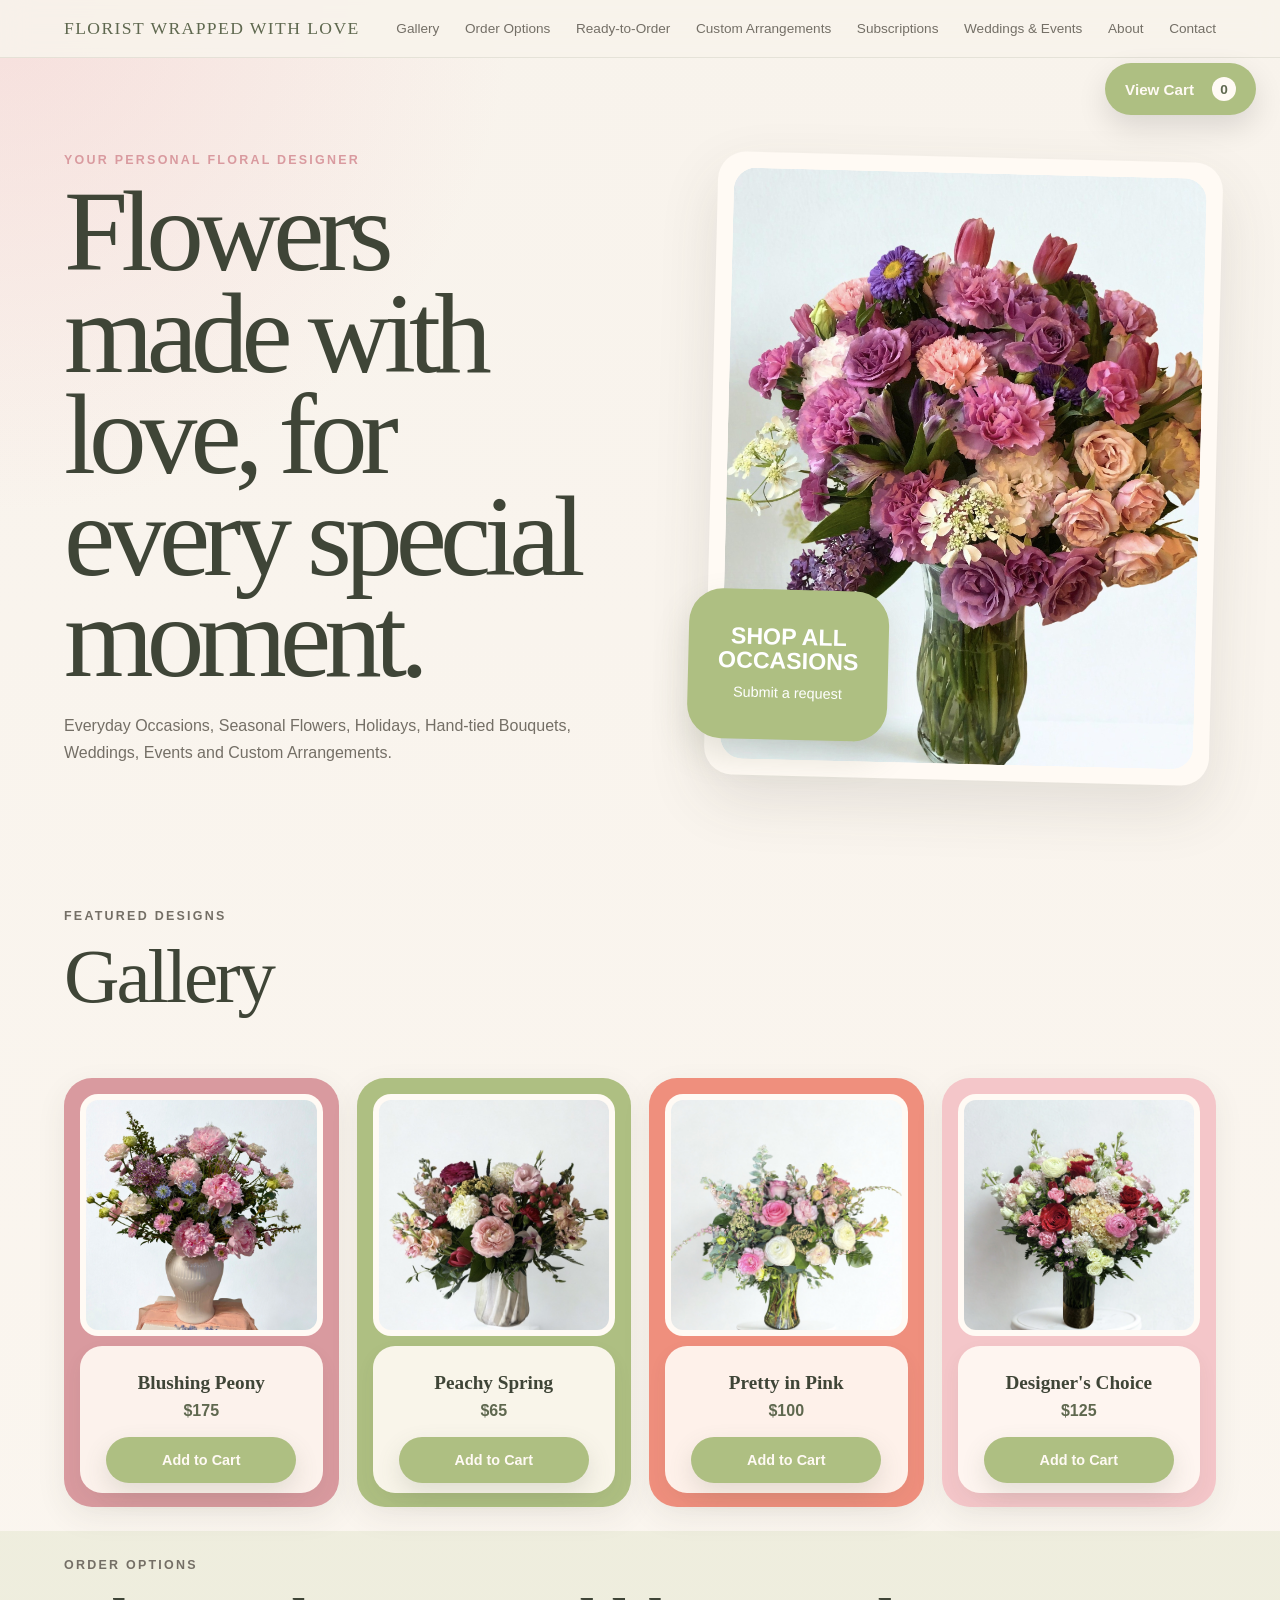
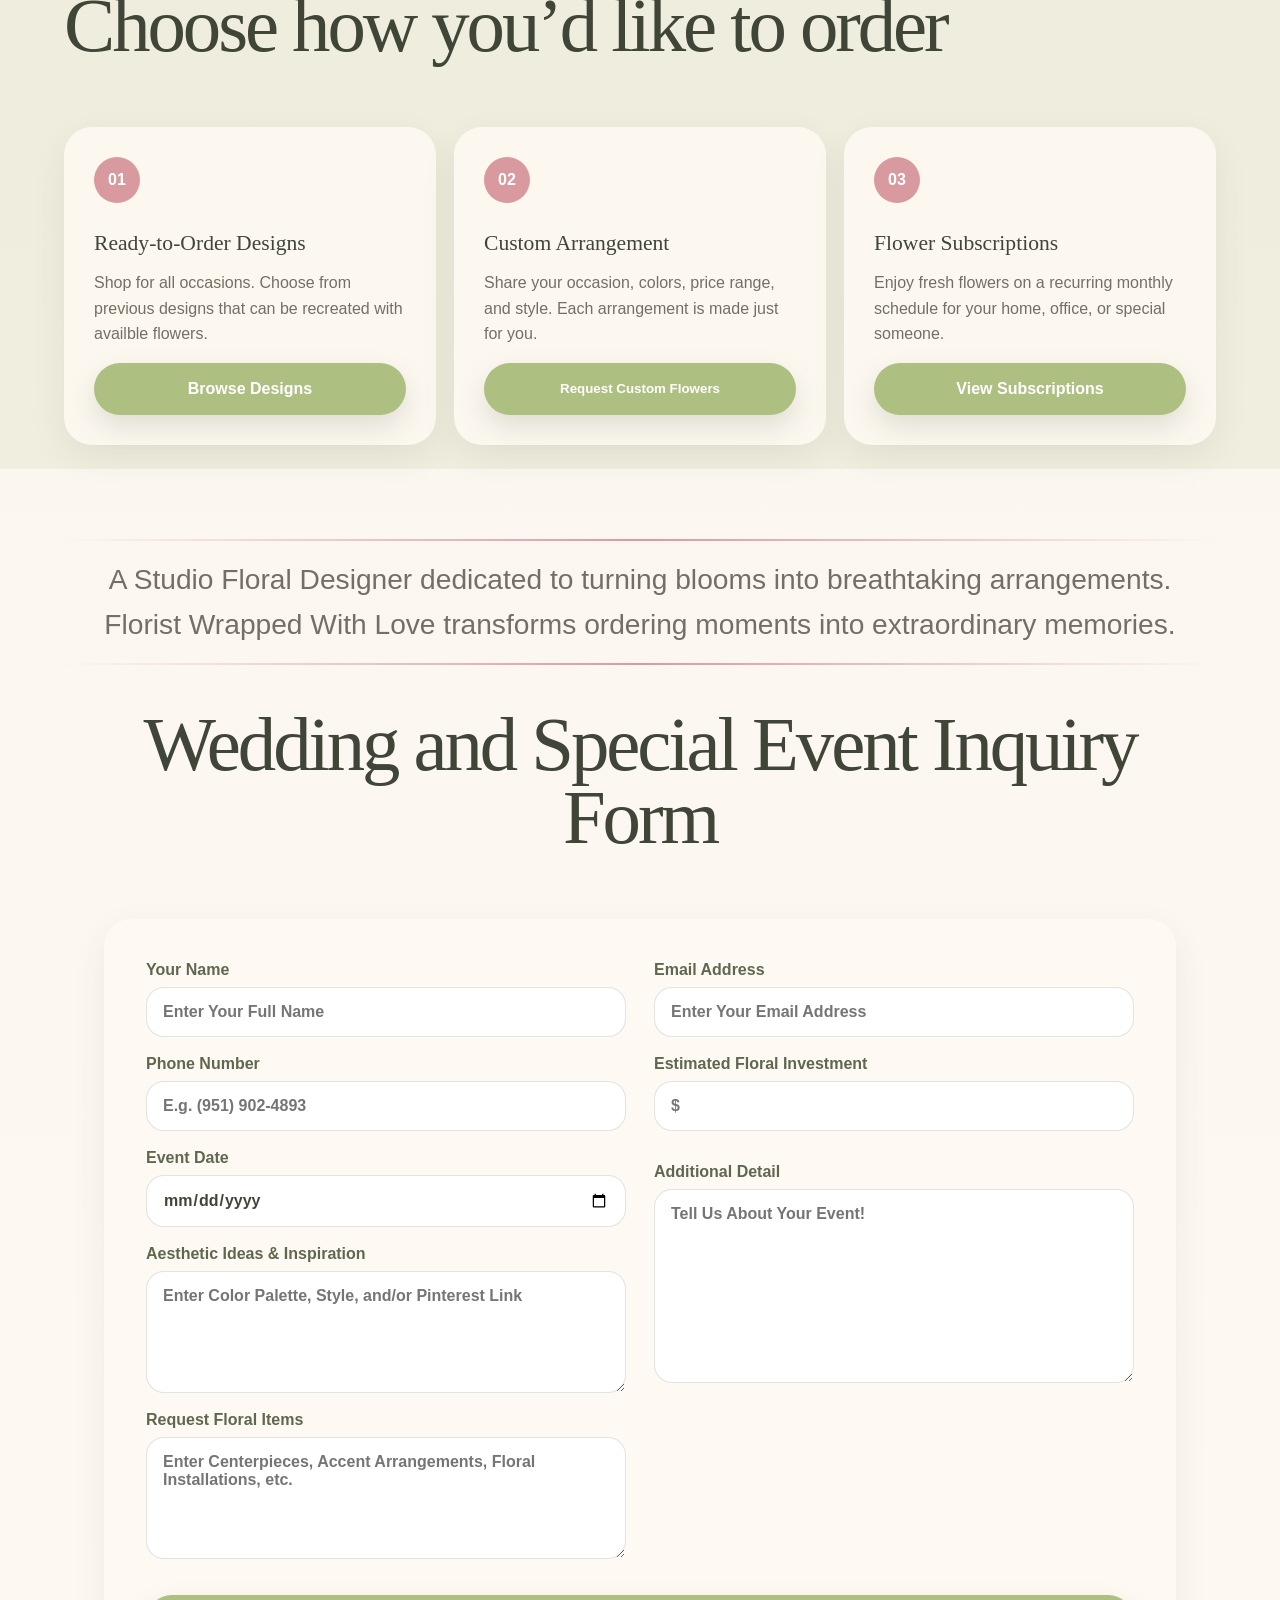
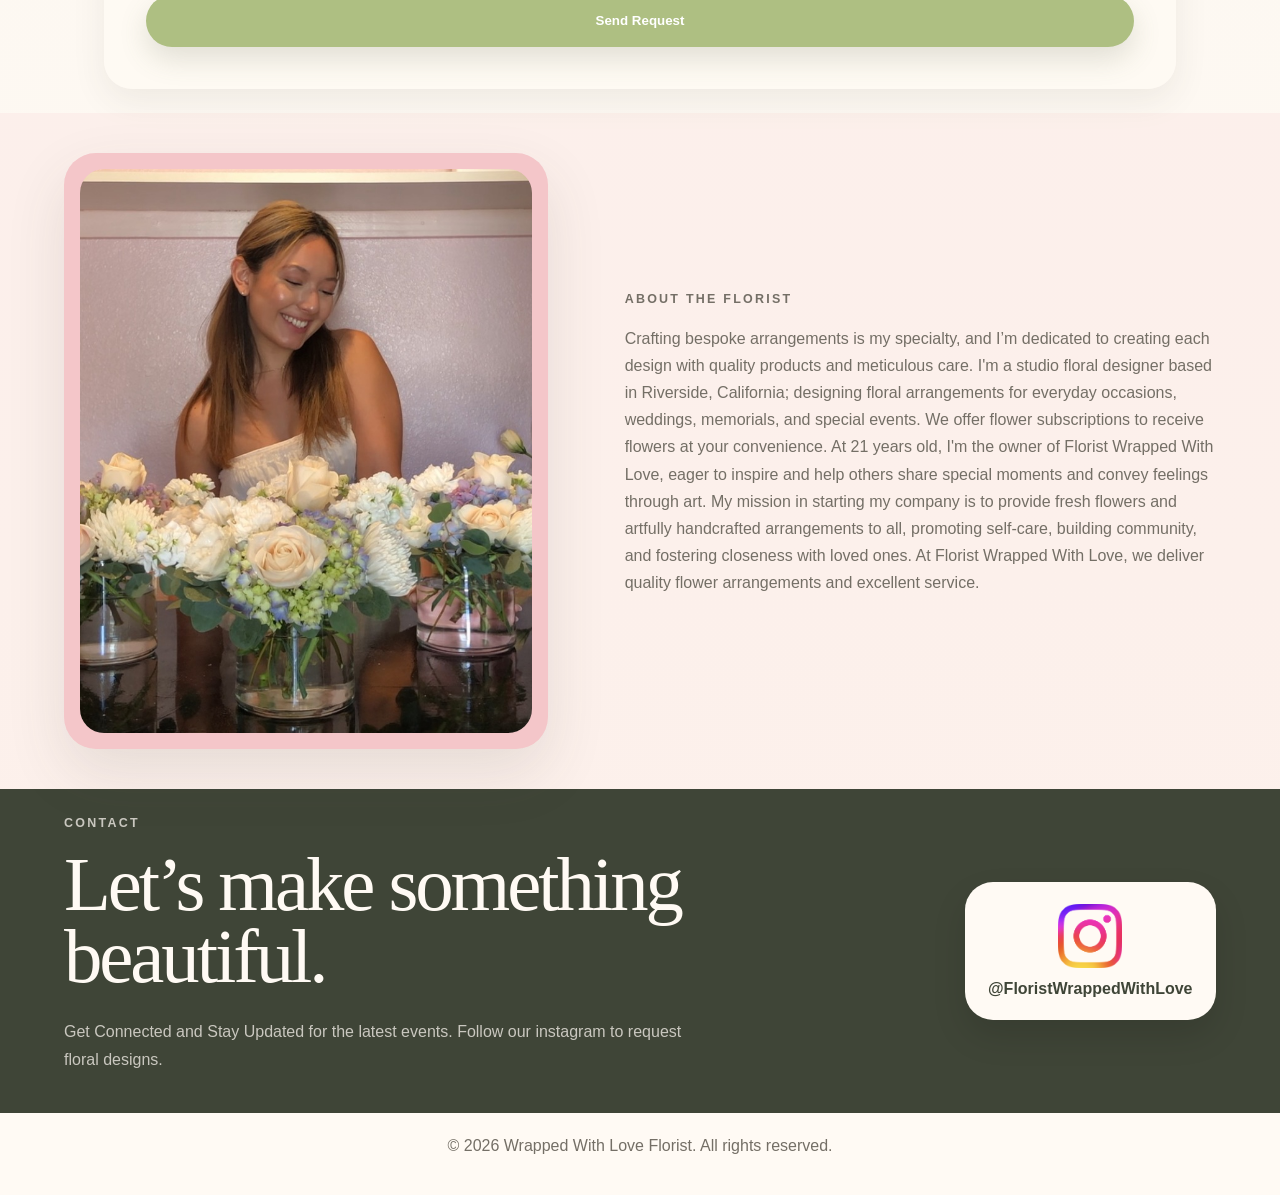
==== commit 2af1fa7c: "Update index.html" ====
--- a/index.html
+++ b/index.html
@@ -58,7 +58,7 @@
 
 
         <button type="button" class="hero-note custom-request-trigger">
-  <span>Mother's Day<br>Flowers</span>
+  <span>Shop All Occasions</span>
   <small>Submit a request</small>
 </button>
       </div>
--- a/style.css
+++ b/style.css
@@ -183,6 +183,8 @@
   background: var(--sage);
   color: var(--white);
   box-shadow: 0 12px 28px rgba(95, 104, 79, 0.18);
+  width: 100%;
+  justify-content: center;
 }
 
 .btn-secondary {
@@ -1554,4 +1556,14 @@
 .order-card .btn {
   margin-top: auto;
   align-self: center;
-}+}
+
+.site-nav a {
+  white-space: nowrap;
+}
+
+.site-nav {
+  gap: clamp(14px, 2vw, 26px);
+  font-size: clamp(0.85rem, 1vw, 1rem);
+}
+
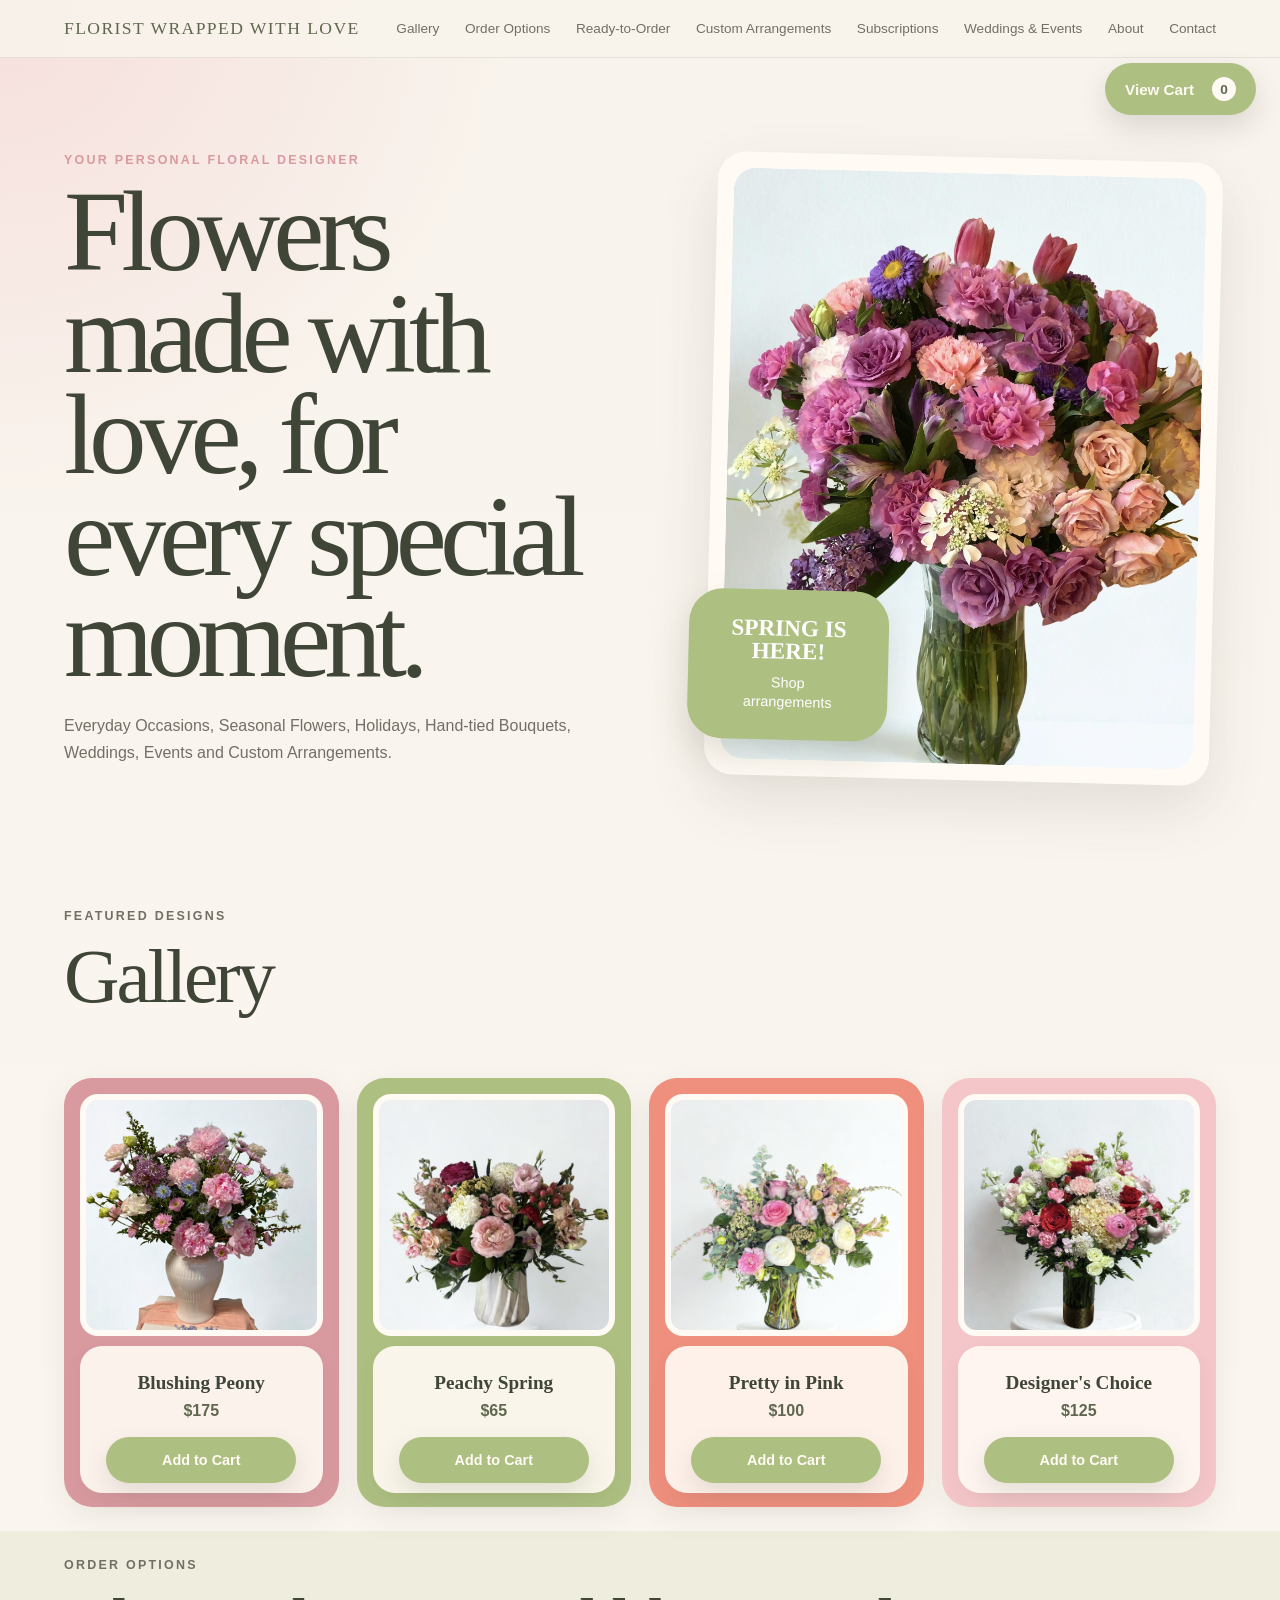
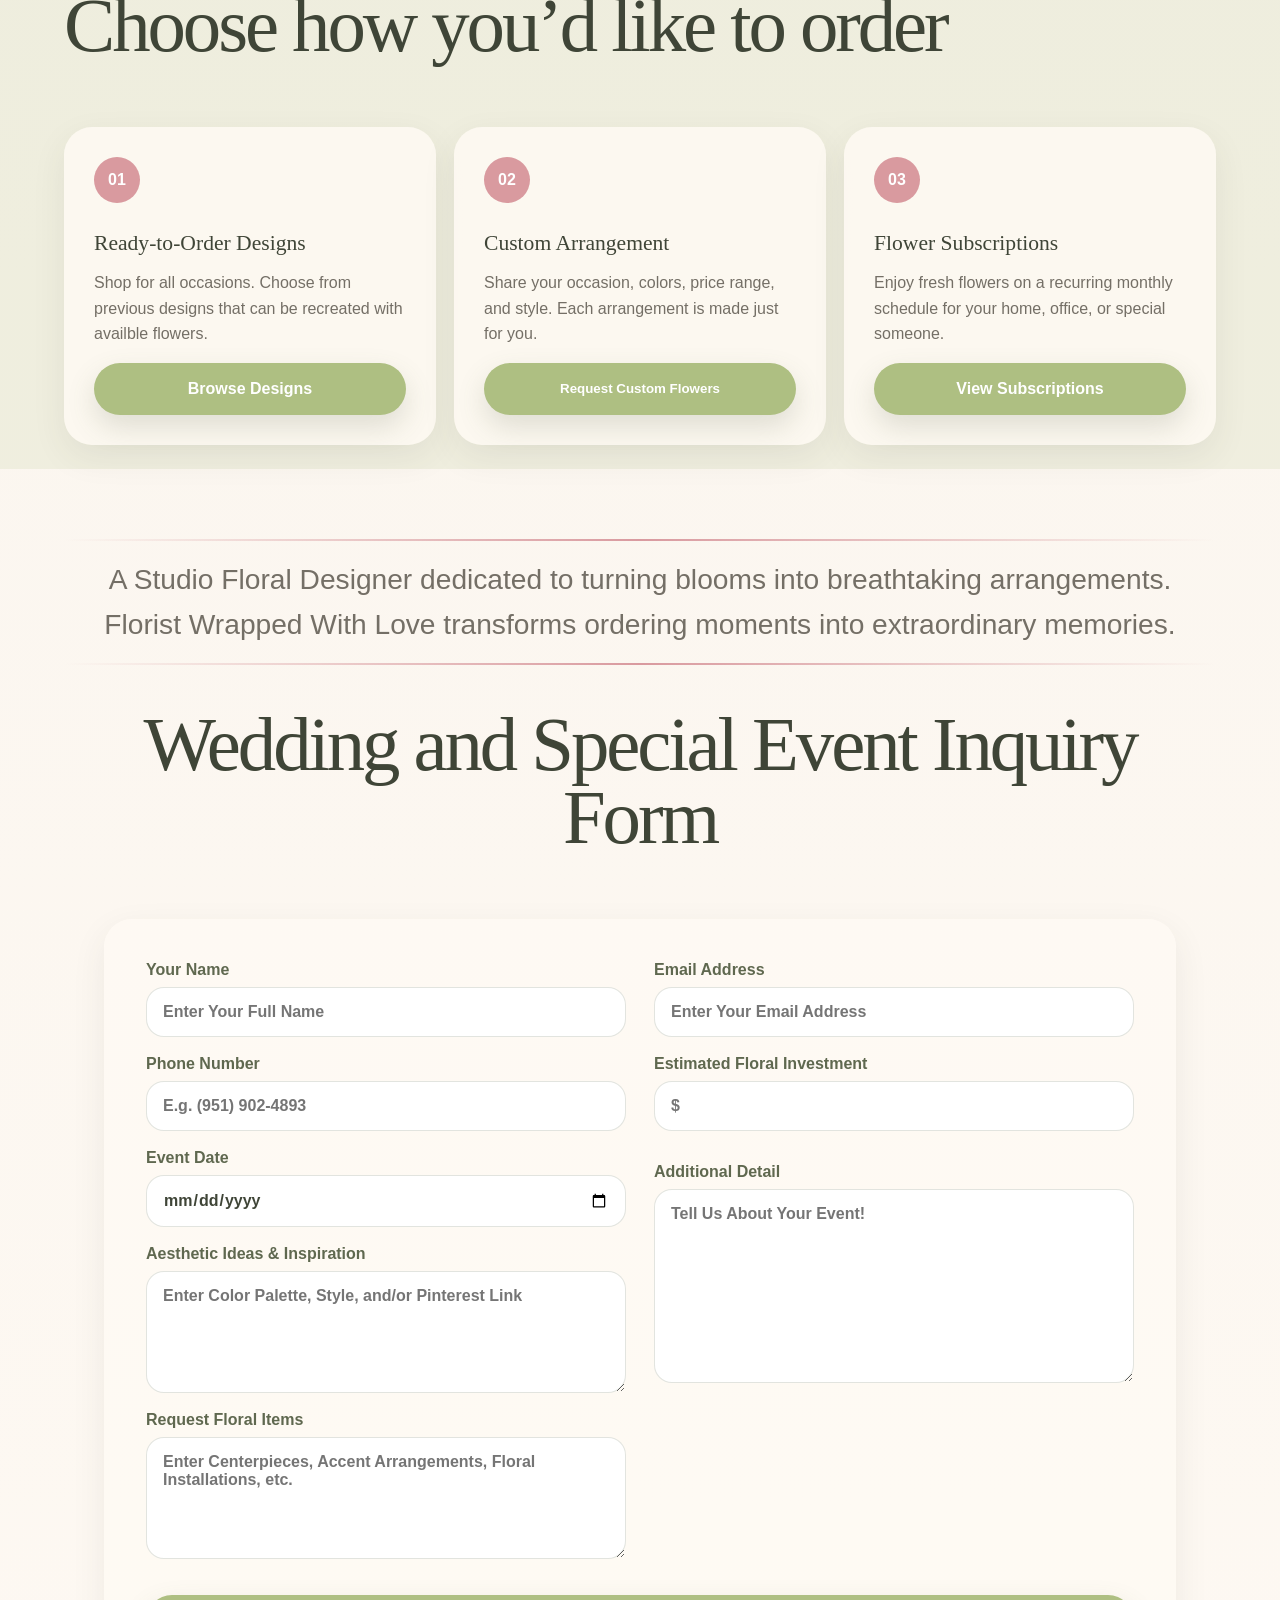
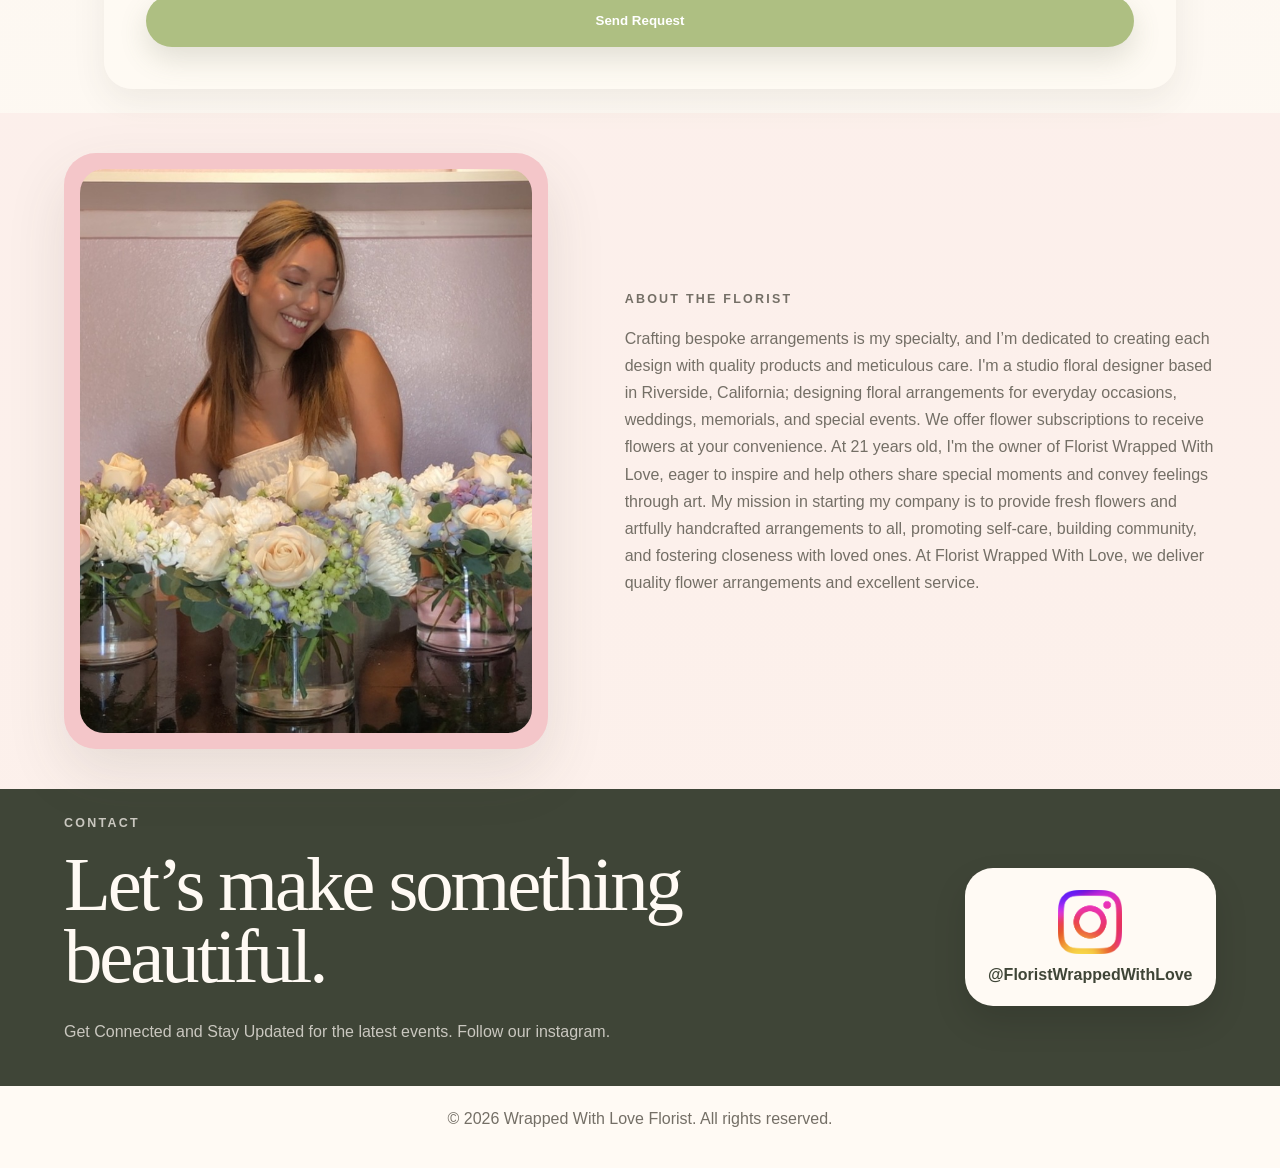
==== commit b841973c: "v5" ====
--- a/index.html
+++ b/index.html
@@ -57,10 +57,10 @@
 </div>
 
 
-        <button type="button" class="hero-note custom-request-trigger">
-  <span>Shop All Occasions</span>
-  <small>Submit a request</small>
-</button>
+<a href="shop.html" class="hero-note">
+  <span>Spring is Here!</span>
+  <small>Shop arrangements</small>
+</a>
       </div>
     </section>
 
@@ -305,7 +305,7 @@
       <div>
         <p class="eyebrow">Contact</p>
         <h2>Let’s make something beautiful.</h2>
-        <p>Get Connected and Stay Updated for the latest events. Follow our instagram to request floral designs.</p>
+        <p>Get Connected and Stay Updated for the latest events. Follow our instagram.</p>
       </div>
 
   <a class="instagram-link" href="https://www.instagram.com/floristwrappedwithlove/" target="_blank" rel="noopener">
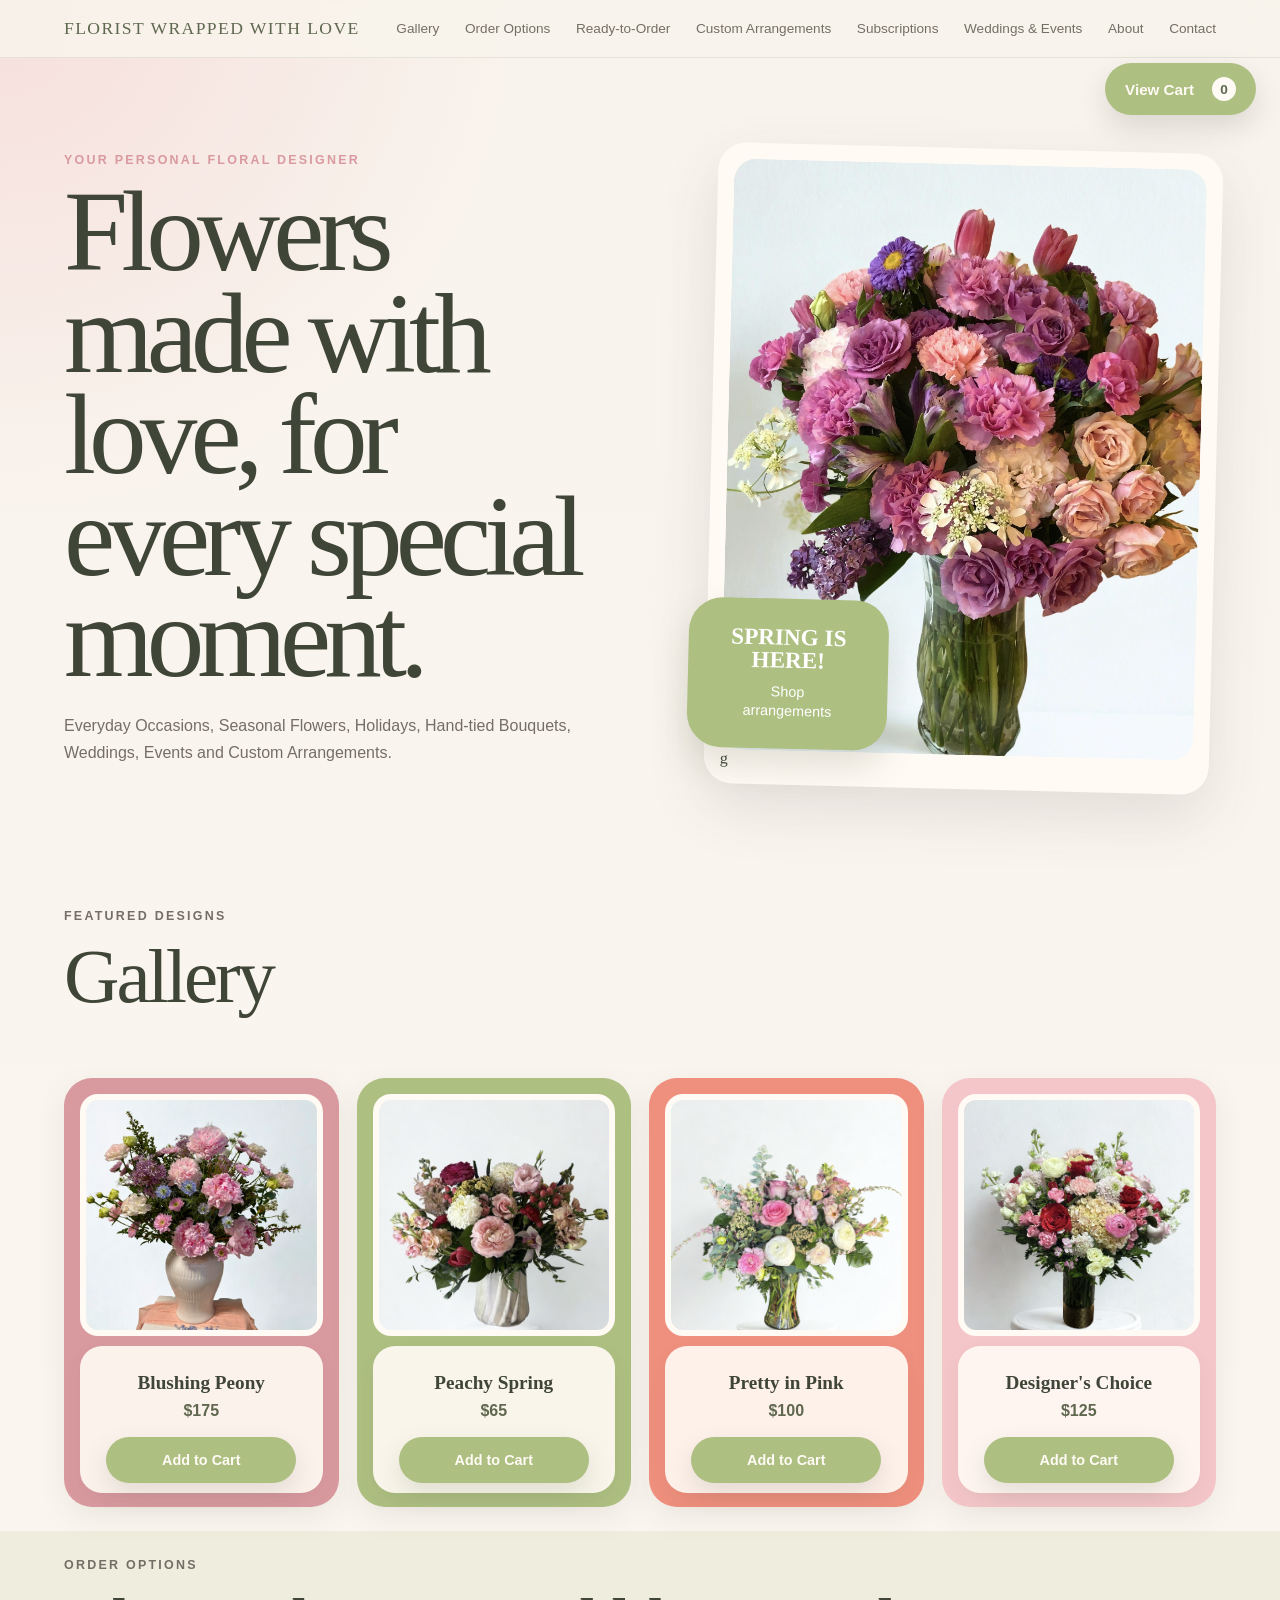
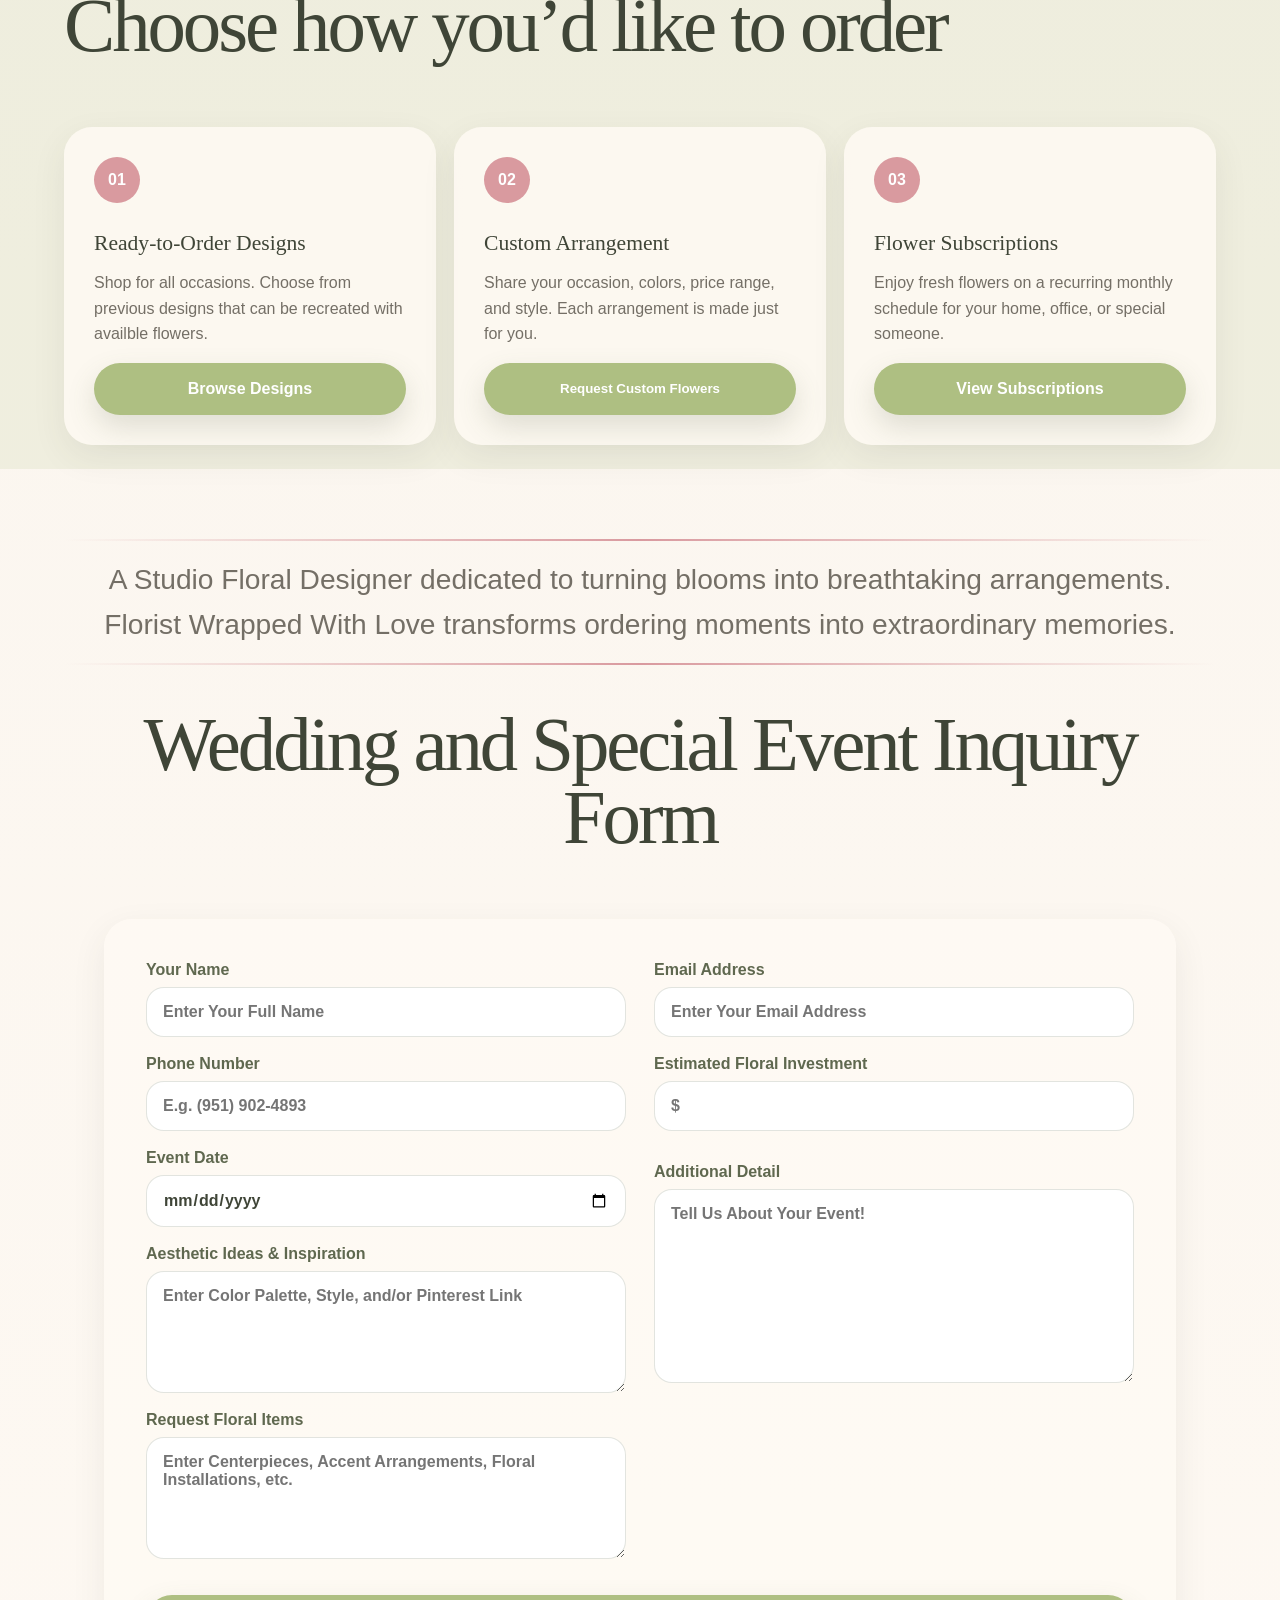
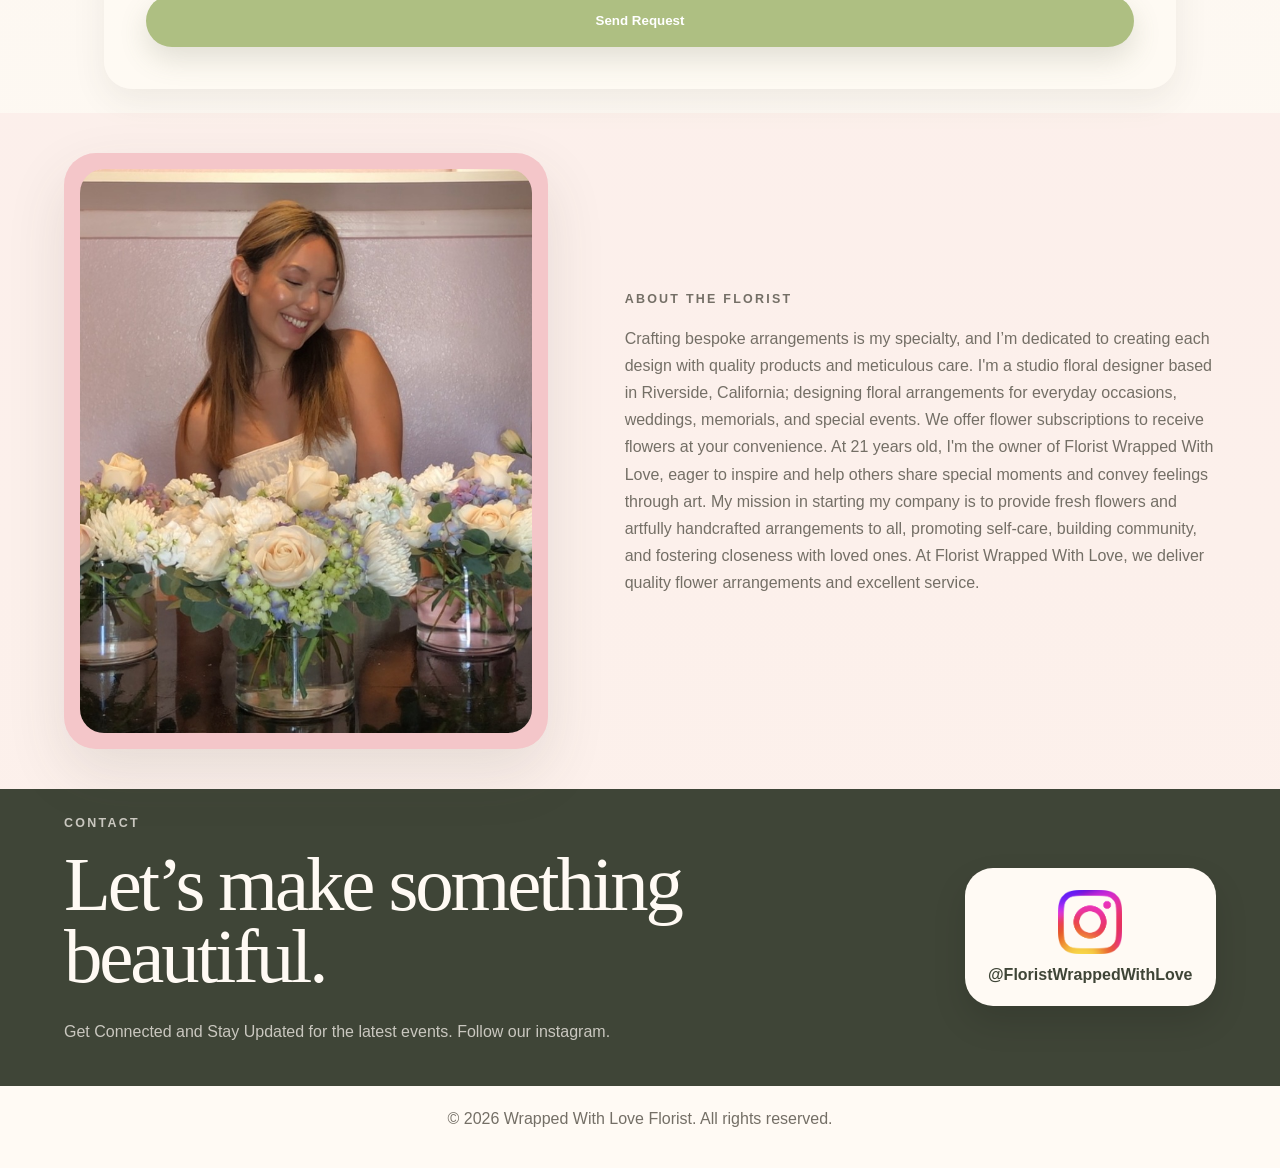
==== commit f5a538fe: "New prices" ====
--- a/index.html
+++ b/index.html
@@ -60,7 +60,7 @@
 <a href="shop.html" class="hero-note">
   <span>Spring is Here!</span>
   <small>Shop arrangements</small>
-</a>
+</a>g
       </div>
     </section>
 
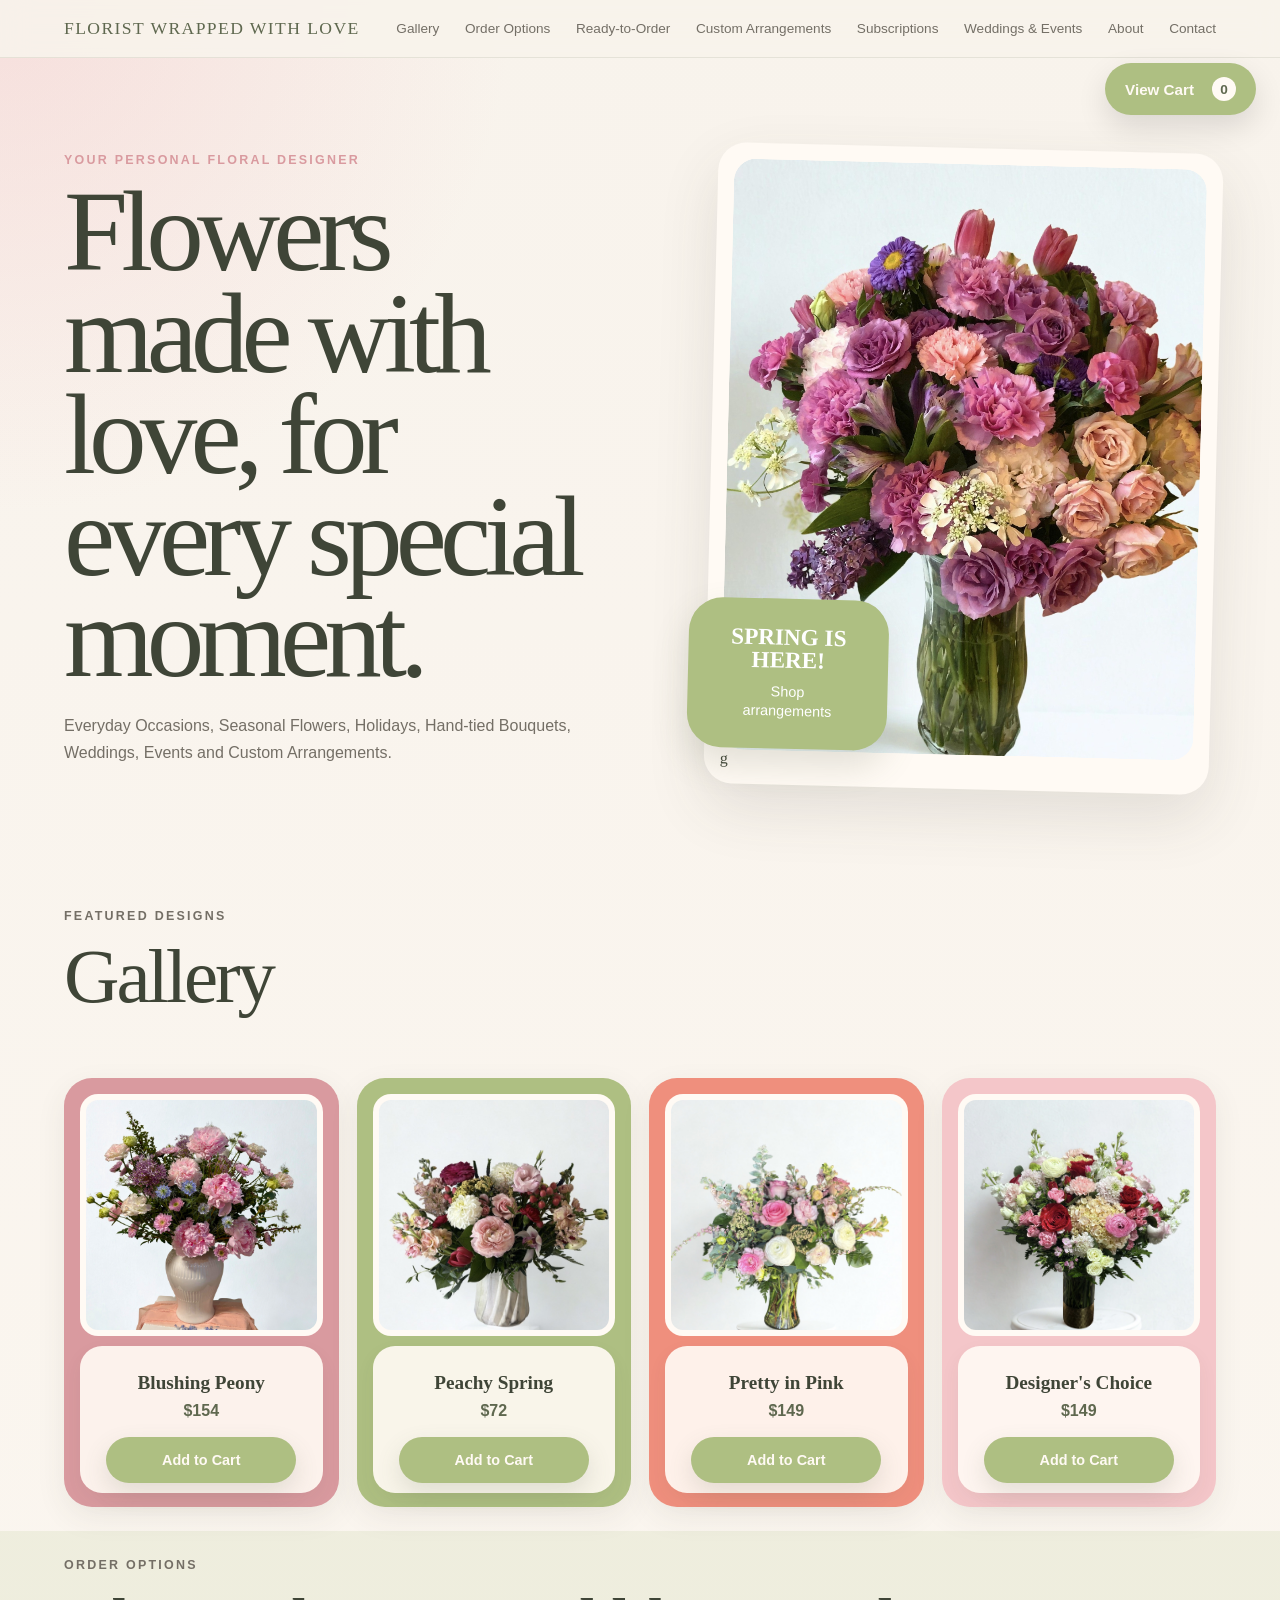
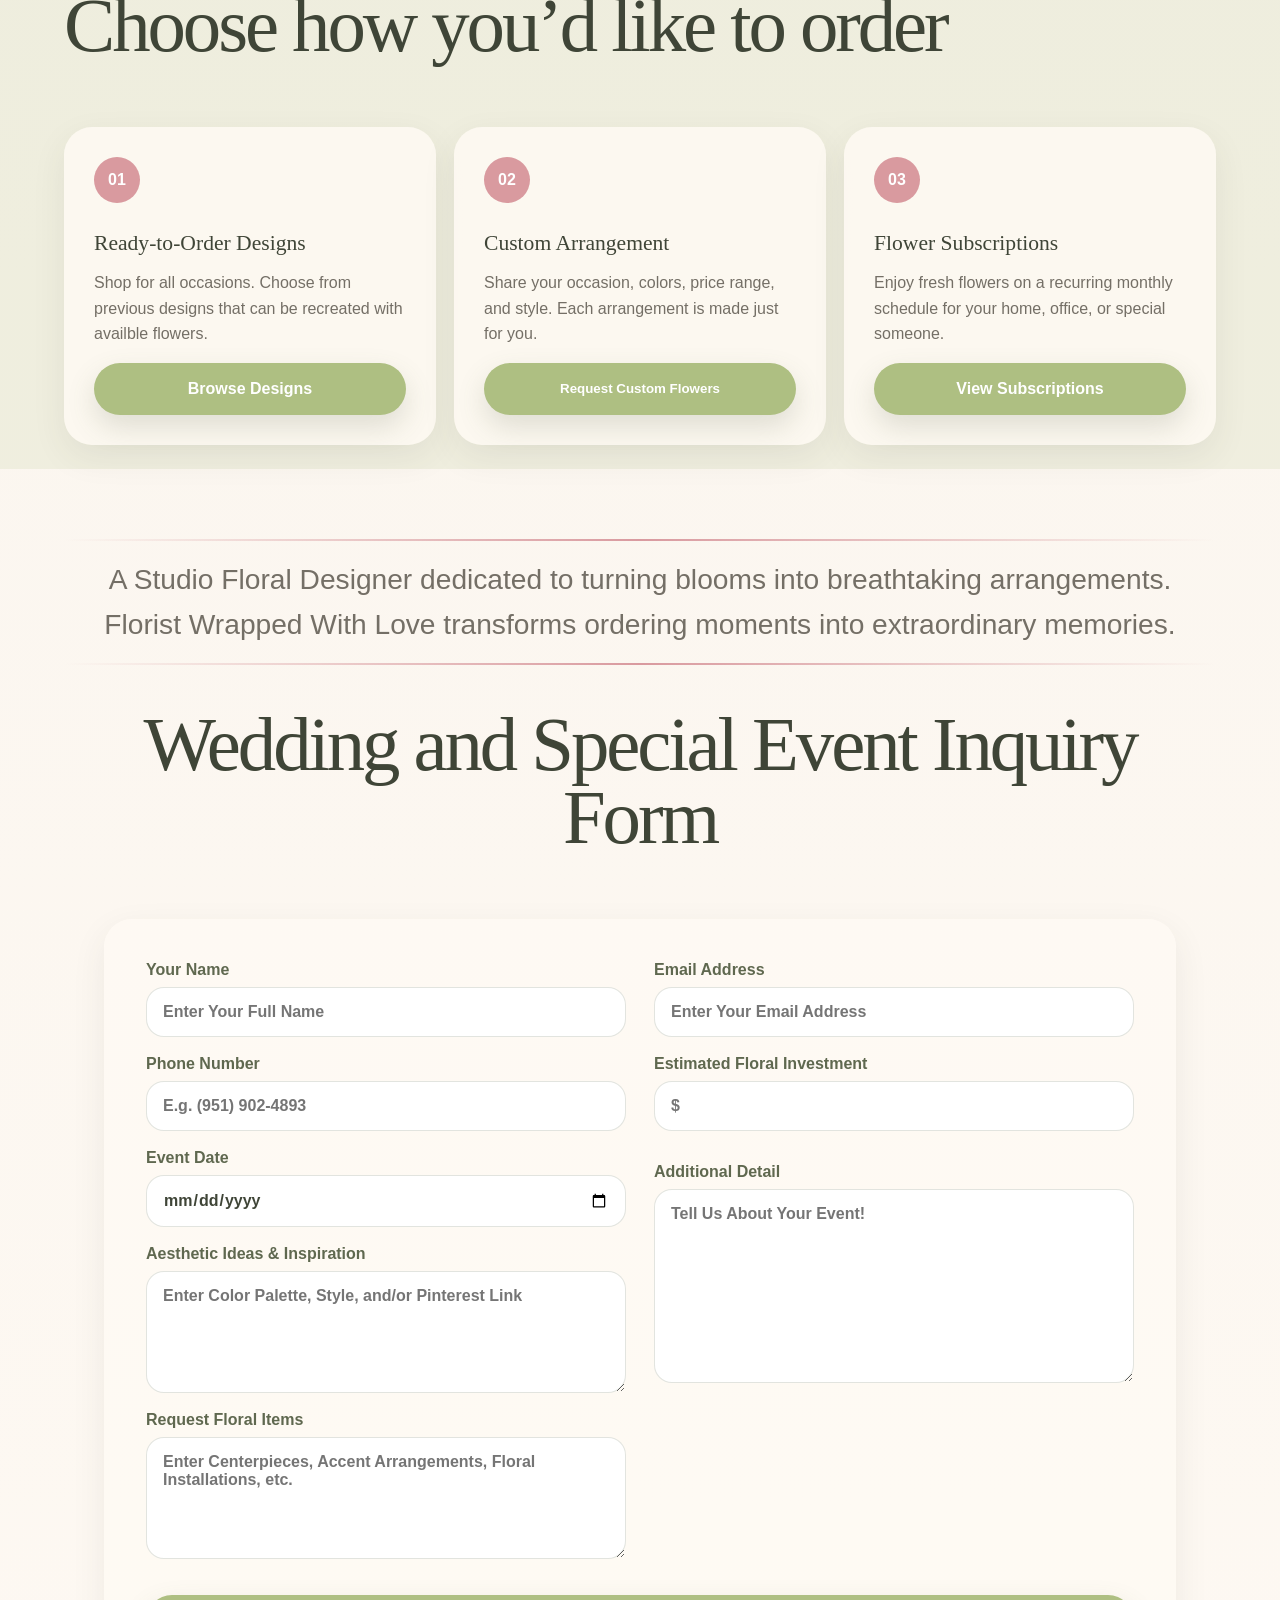
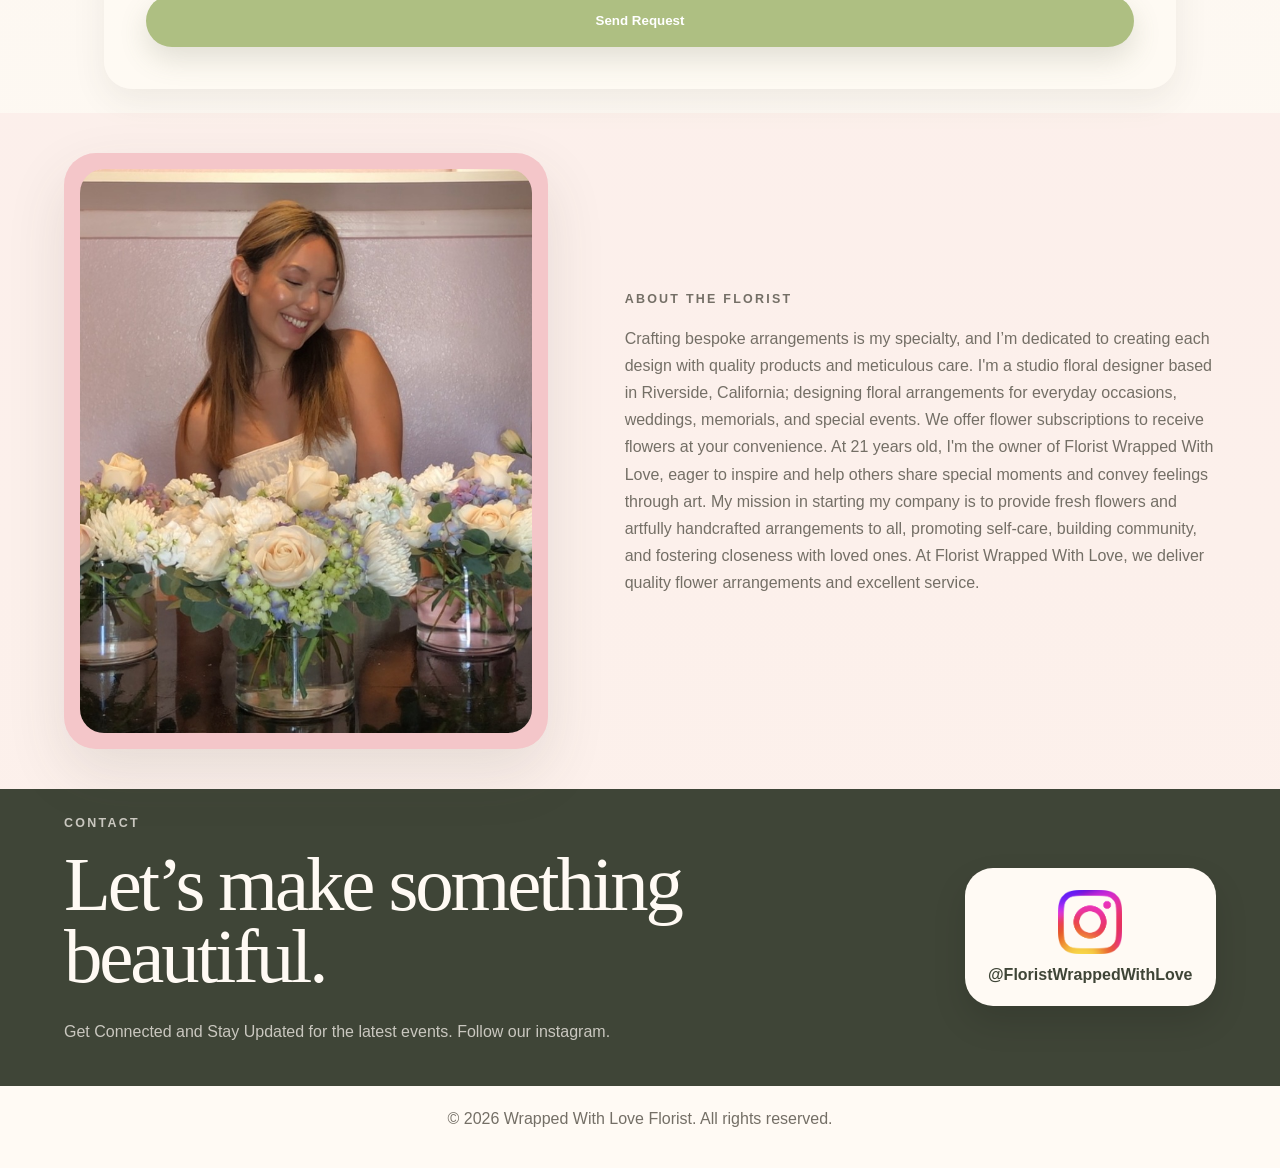
==== commit ce835983: "v4" ====
--- a/index.html
+++ b/index.html
@@ -79,13 +79,13 @@
       <div class="gallery-item-content">
         <div class="gallery-item-text">
           <h4>Blushing Peony</h4>
-          <p>$175</p>
+          <p>$154</p>
         </div>
 
         <button
           class="btn btn-primary add-to-cart-button"
           data-name="Blushing Peony"
-          data-price="$175"
+          data-price="$154"
           data-image="images/gallery-1.jpg"
         >
           Add to Cart
@@ -99,13 +99,13 @@
       <div class="gallery-item-content">
         <div class="gallery-item-text">
           <h4>Peachy Spring</h4>
-          <p>$65</p>
+          <p>$72</p>
         </div>
 
         <button
           class="btn btn-primary add-to-cart-button"
           data-name="Peachy Spring"
-          data-price="$65"
+          data-price="$72"
           data-image="images/gallery-2.jpg"
         >
           Add to Cart
@@ -119,13 +119,13 @@
       <div class="gallery-item-content">
         <div class="gallery-item-text">
           <h4>Pretty in Pink</h4>
-          <p>$100</p>
+          <p>$149</p>
         </div>
 
         <button
           class="btn btn-primary add-to-cart-button"
           data-name="Pretty in Pink"
-          data-price="$100"
+          data-price="$149"
           data-image="images/gallery-3.jpg"
         >
           Add to Cart
@@ -139,13 +139,13 @@
       <div class="gallery-item-content">
         <div class="gallery-item-text">
           <h4>Designer's Choice</h4>
-          <p>$125</p>
+          <p>$149</p>
         </div>
 
         <button
           class="btn btn-primary add-to-cart-button"
           data-name="Designer's Choice"
-          data-price="$125"
+          data-price="$149"
           data-image="images/gallery-4.jpg"
         >
           Add to Cart
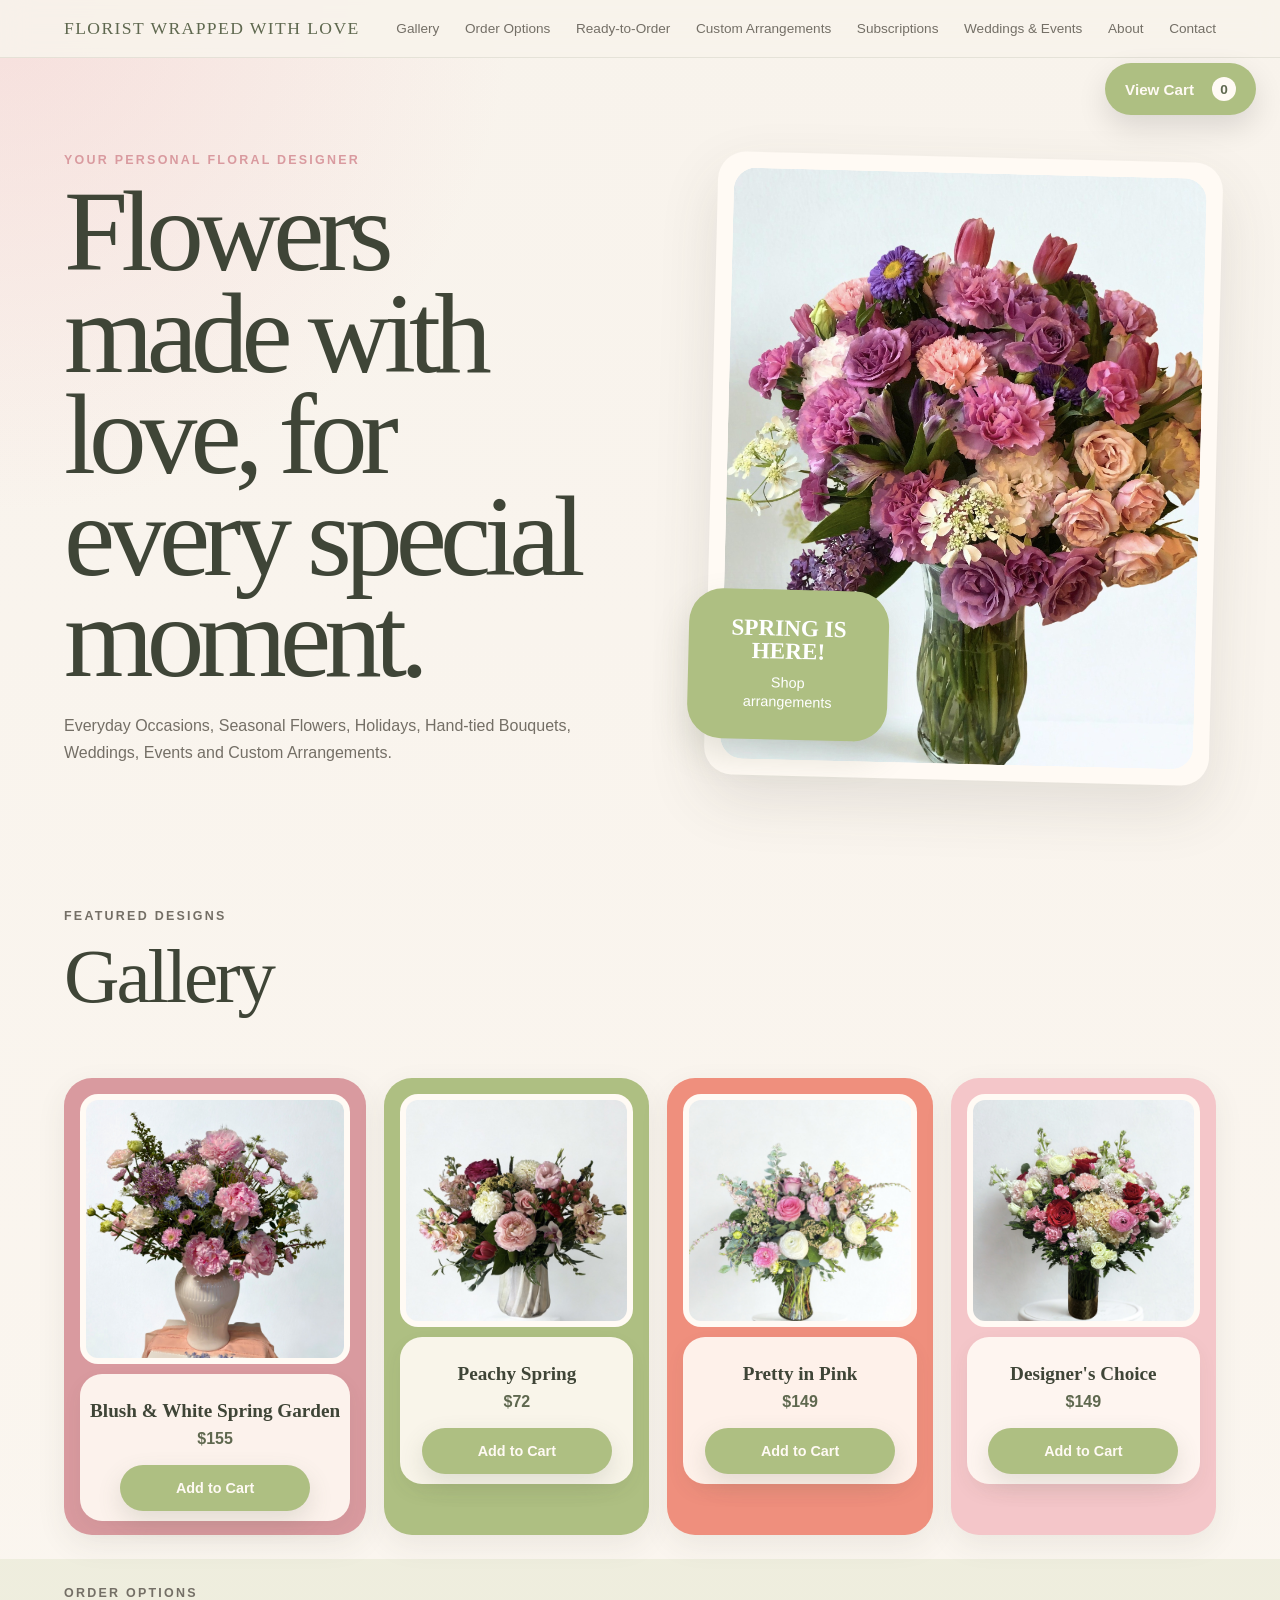
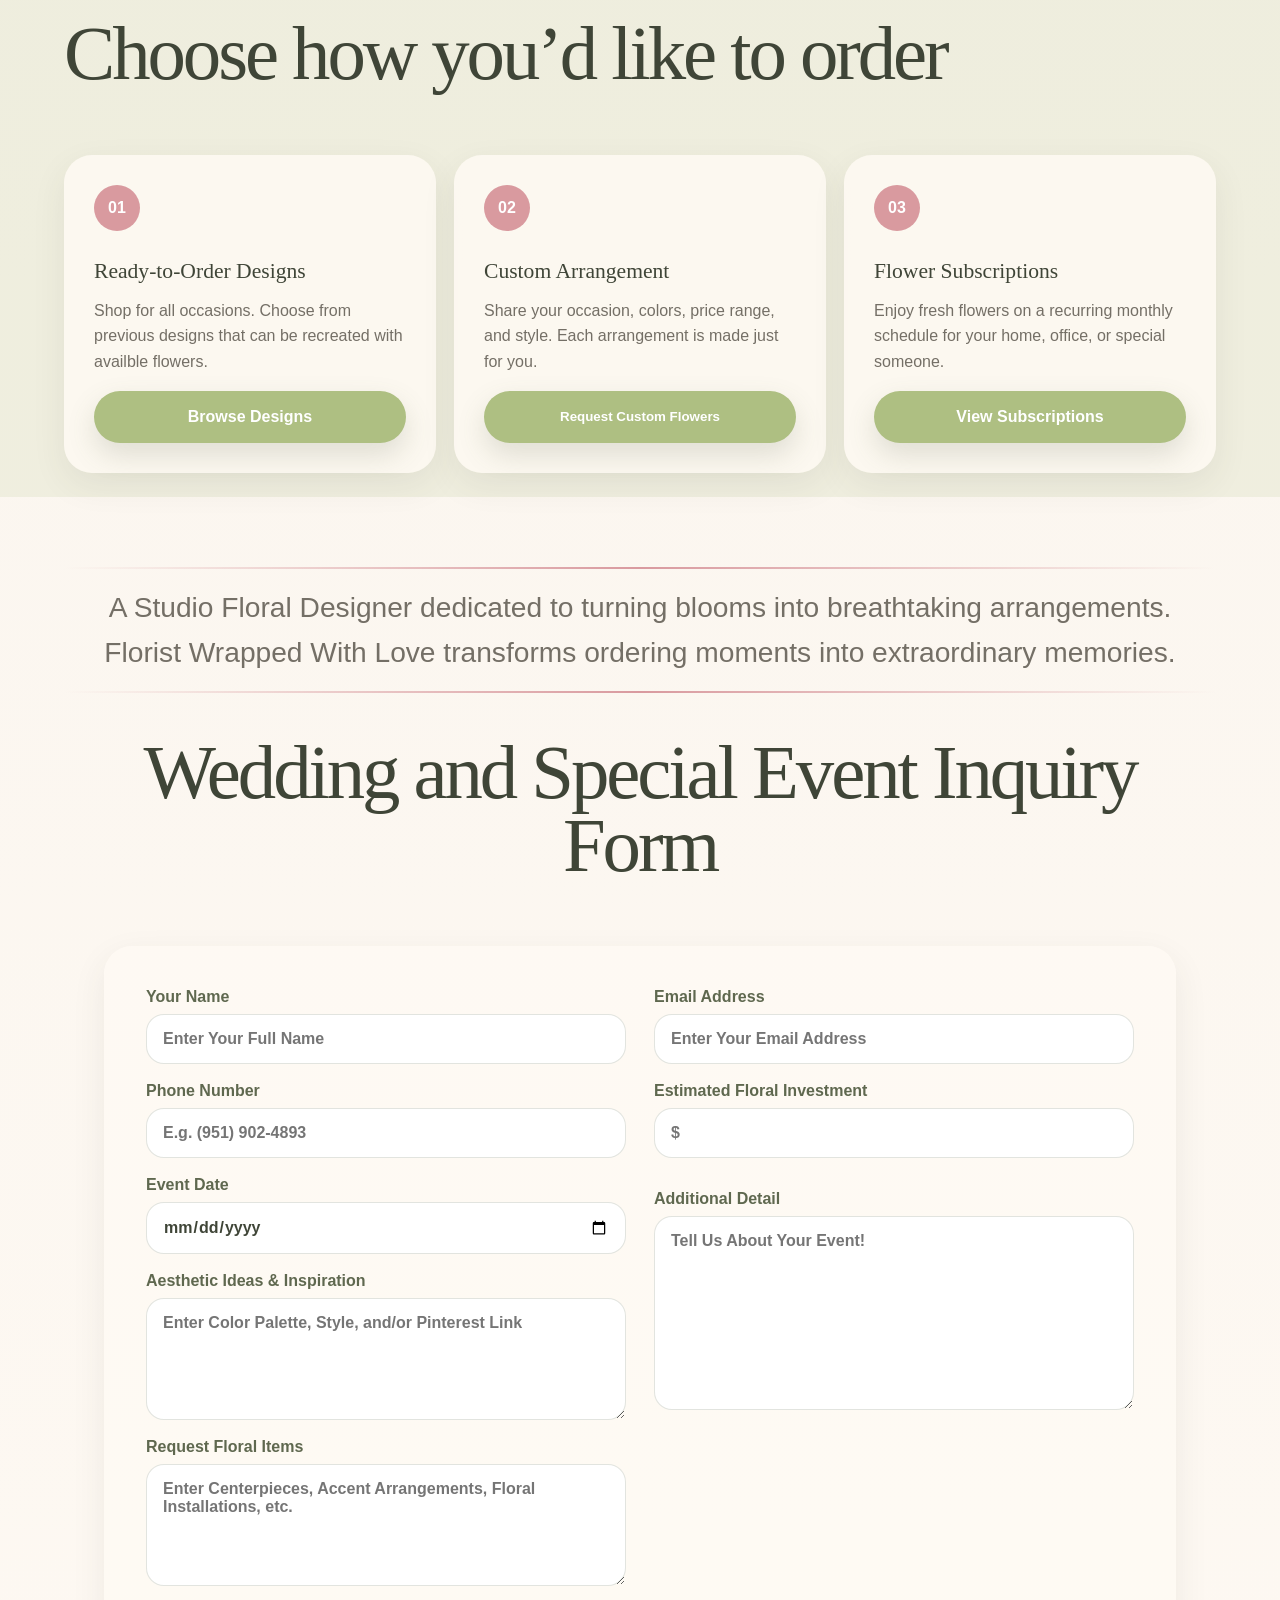
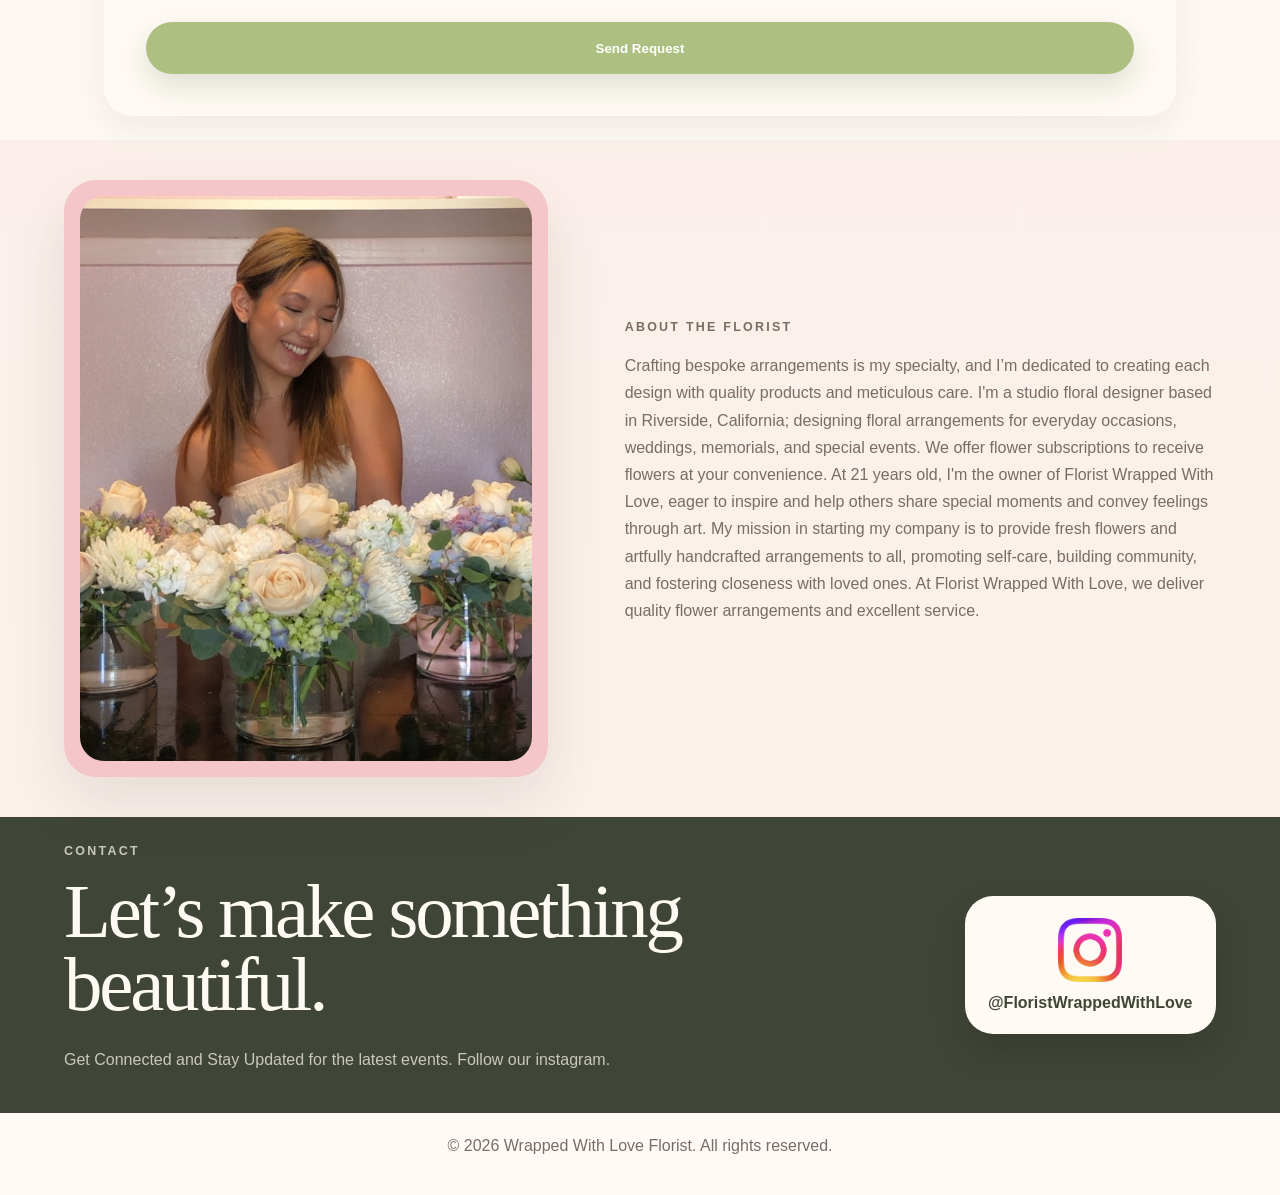
==== commit 0945d0b6: "V55" ====
--- a/index.html
+++ b/index.html
@@ -60,7 +60,7 @@
 <a href="shop.html" class="hero-note">
   <span>Spring is Here!</span>
   <small>Shop arrangements</small>
-</a>g
+</a>
       </div>
     </section>
 
@@ -78,14 +78,14 @@
 
       <div class="gallery-item-content">
         <div class="gallery-item-text">
-          <h4>Blushing Peony</h4>
-          <p>$154</p>
+          <h4>Blush & White Spring Garden</h4>
+          <p>$155</p>
         </div>
 
         <button
           class="btn btn-primary add-to-cart-button"
-          data-name="Blushing Peony"
-          data-price="$154"
+          data-name="Blush & White"
+          data-price="$155"
           data-image="images/gallery-1.jpg"
         >
           Add to Cart
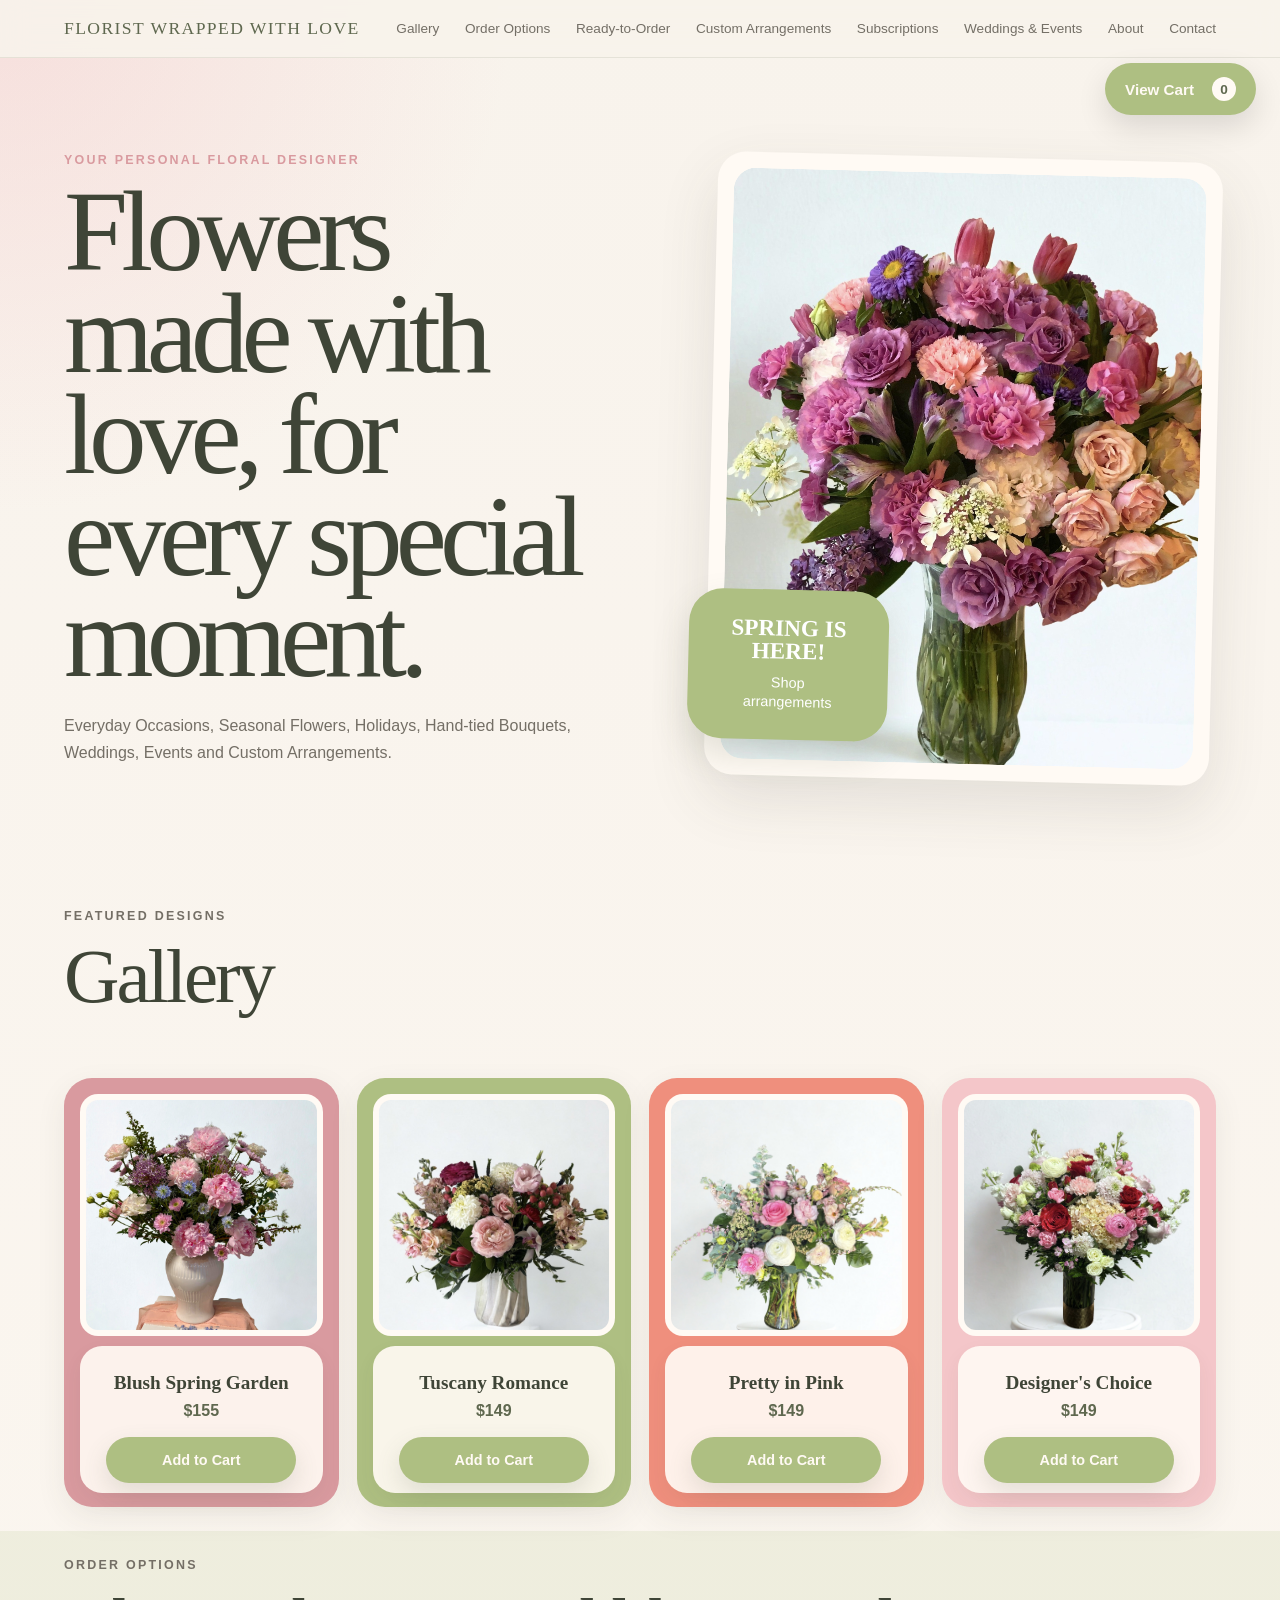
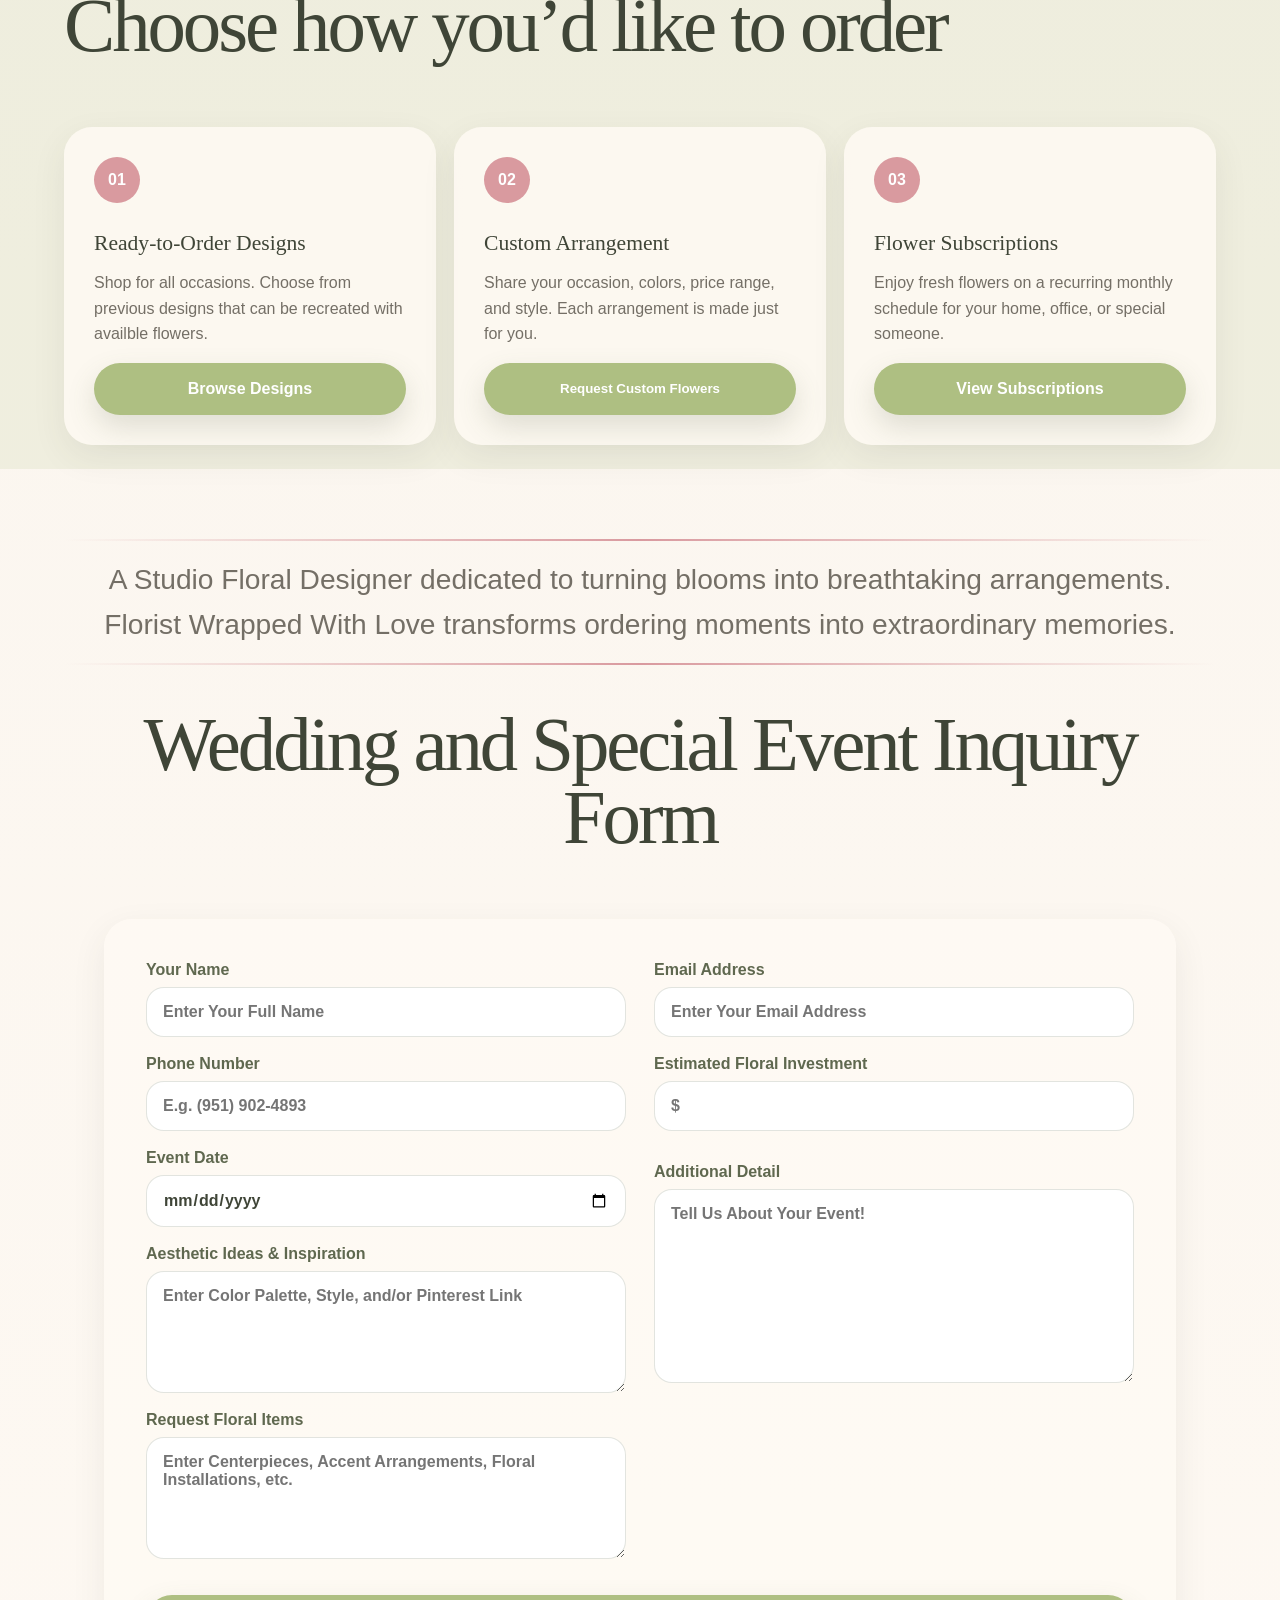
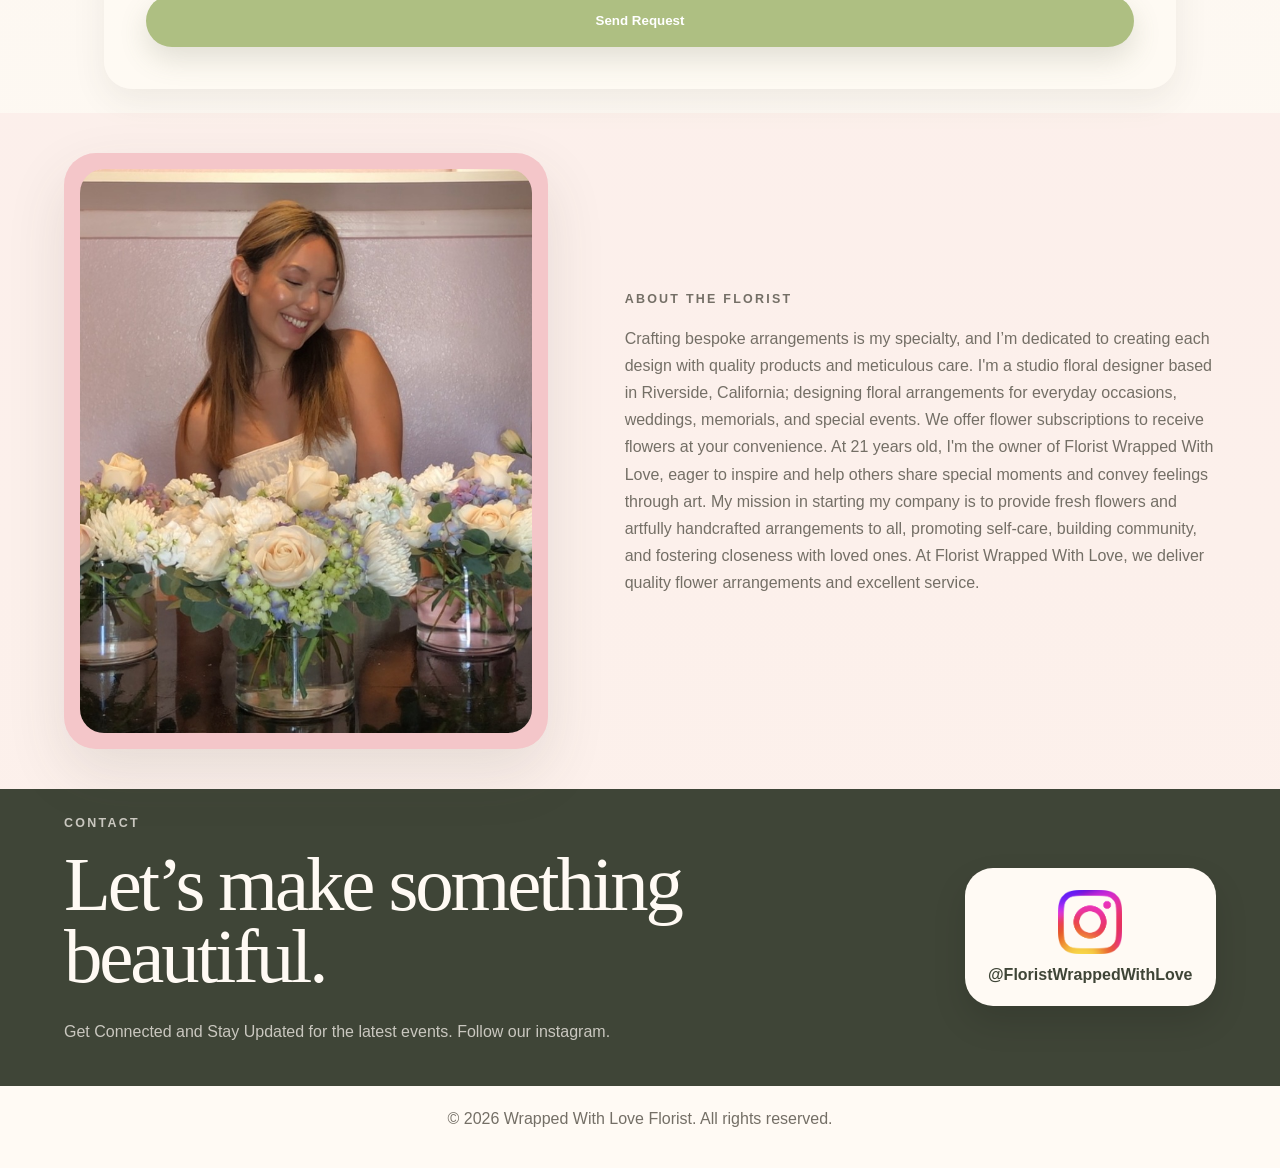
==== commit 6496b545: "V4" ====
--- a/index.html
+++ b/index.html
@@ -78,7 +78,7 @@
 
       <div class="gallery-item-content">
         <div class="gallery-item-text">
-          <h4>Blush & White Spring Garden</h4>
+          <h4>Blush Spring Garden</h4>
           <p>$155</p>
         </div>
 
@@ -98,14 +98,14 @@
 
       <div class="gallery-item-content">
         <div class="gallery-item-text">
-          <h4>Peachy Spring</h4>
-          <p>$72</p>
+          <h4>Tuscany Romance</h4>
+          <p>$149</p>
         </div>
 
         <button
           class="btn btn-primary add-to-cart-button"
-          data-name="Peachy Spring"
-          data-price="$72"
+          data-name="Tuscany Romance"
+          data-price="$149"
           data-image="images/gallery-2.jpg"
         >
           Add to Cart
